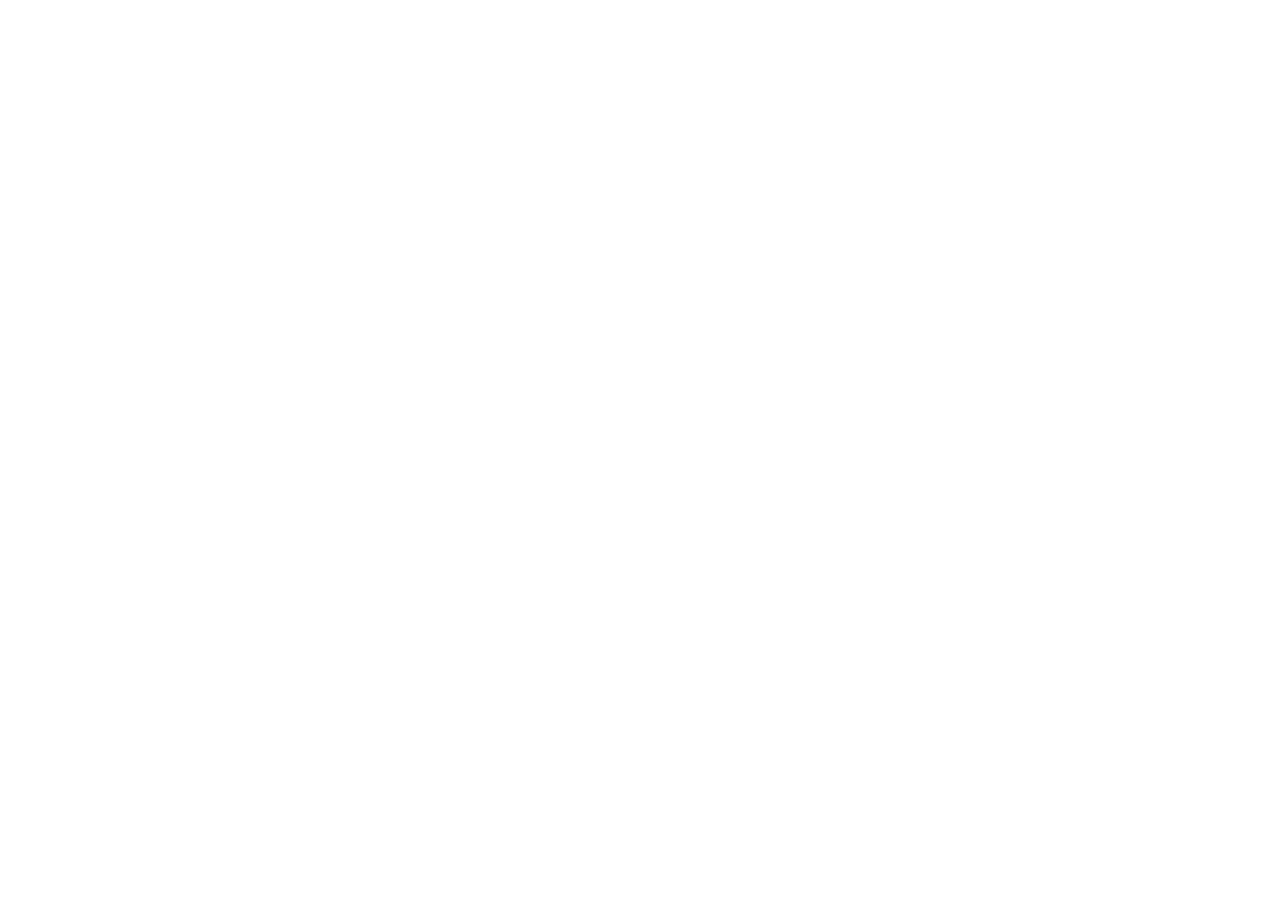
==== index.html @ f56b19ff "Ajout des fichiers de base" ====
<!DOCTYPE html>
<html lang="fr">
<head>
    <meta charset="UTF-8">
    <meta name="viewport" content="width=device-width, initial-scale=1.0">
    <title>Ohmyfood</title>
    <link rel="stylesheet" href="./assets/css/style.css">
</head>
<body>
</body>
</html>
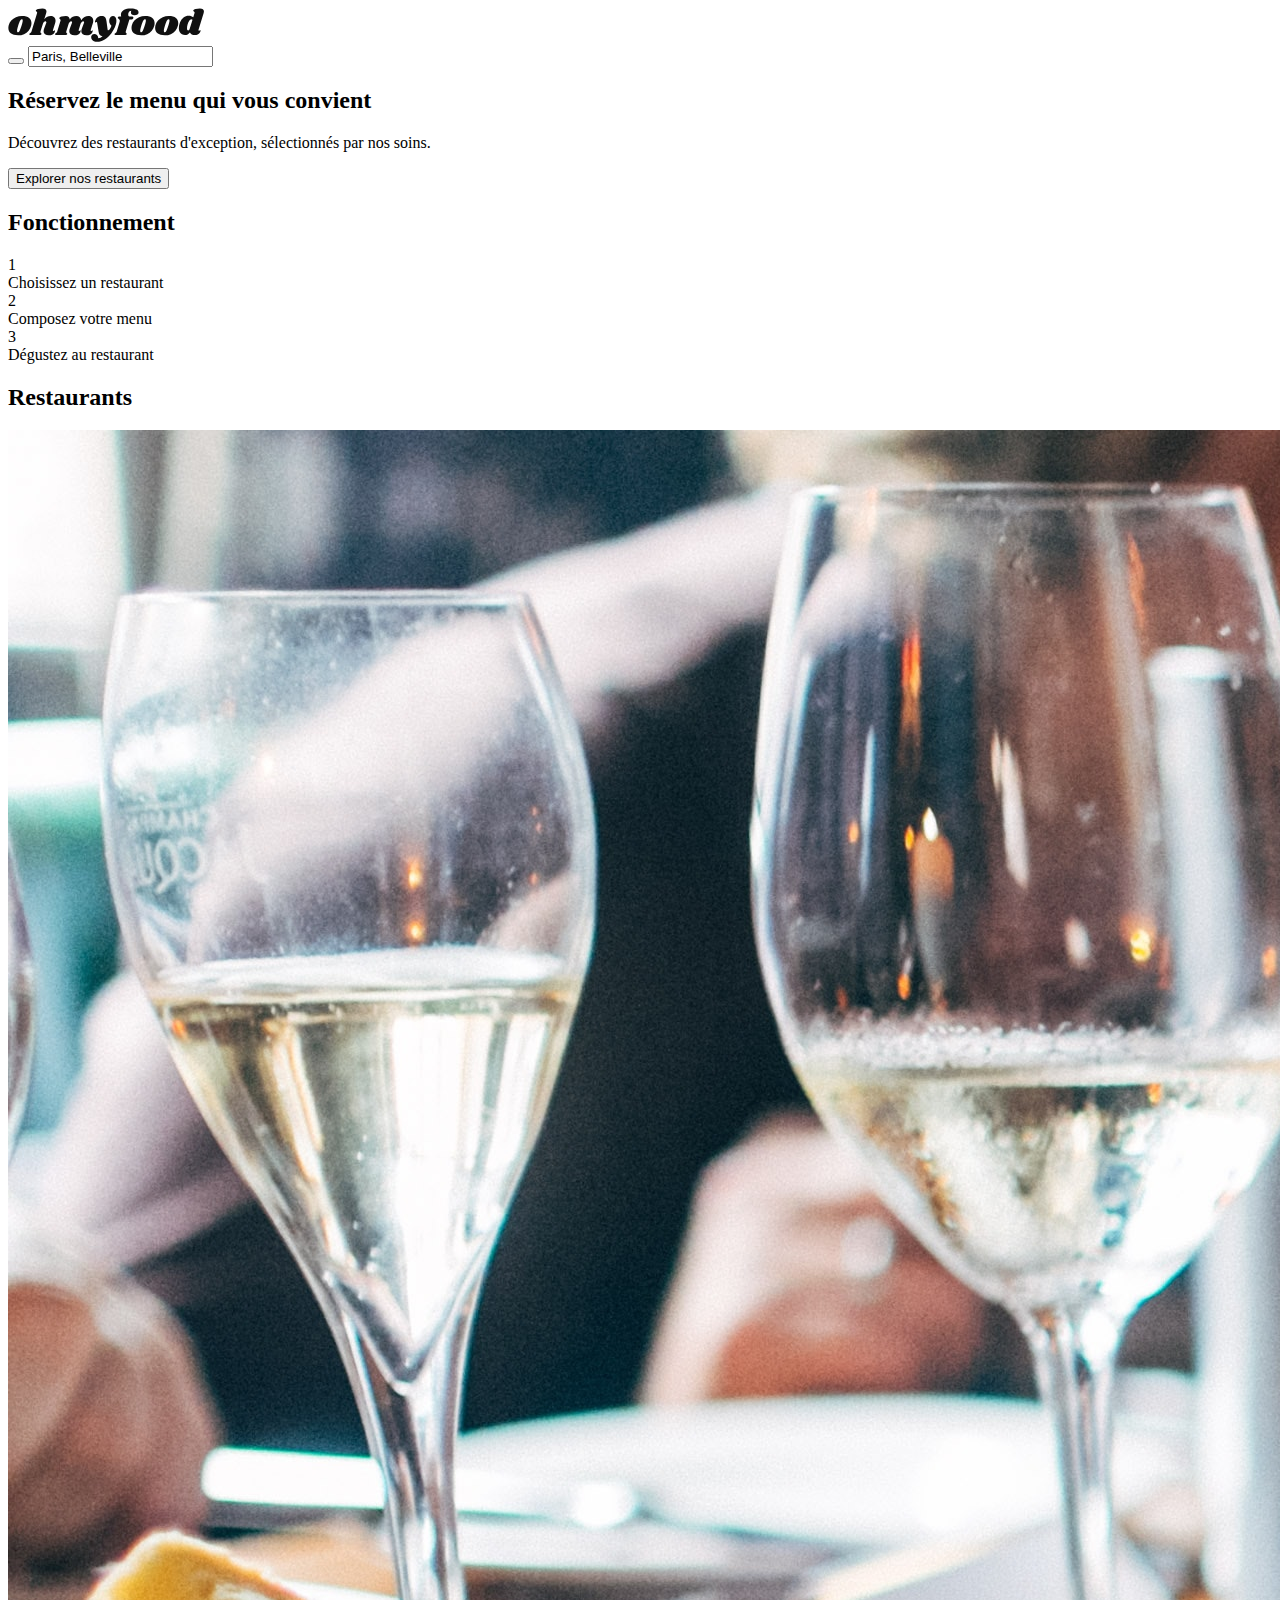
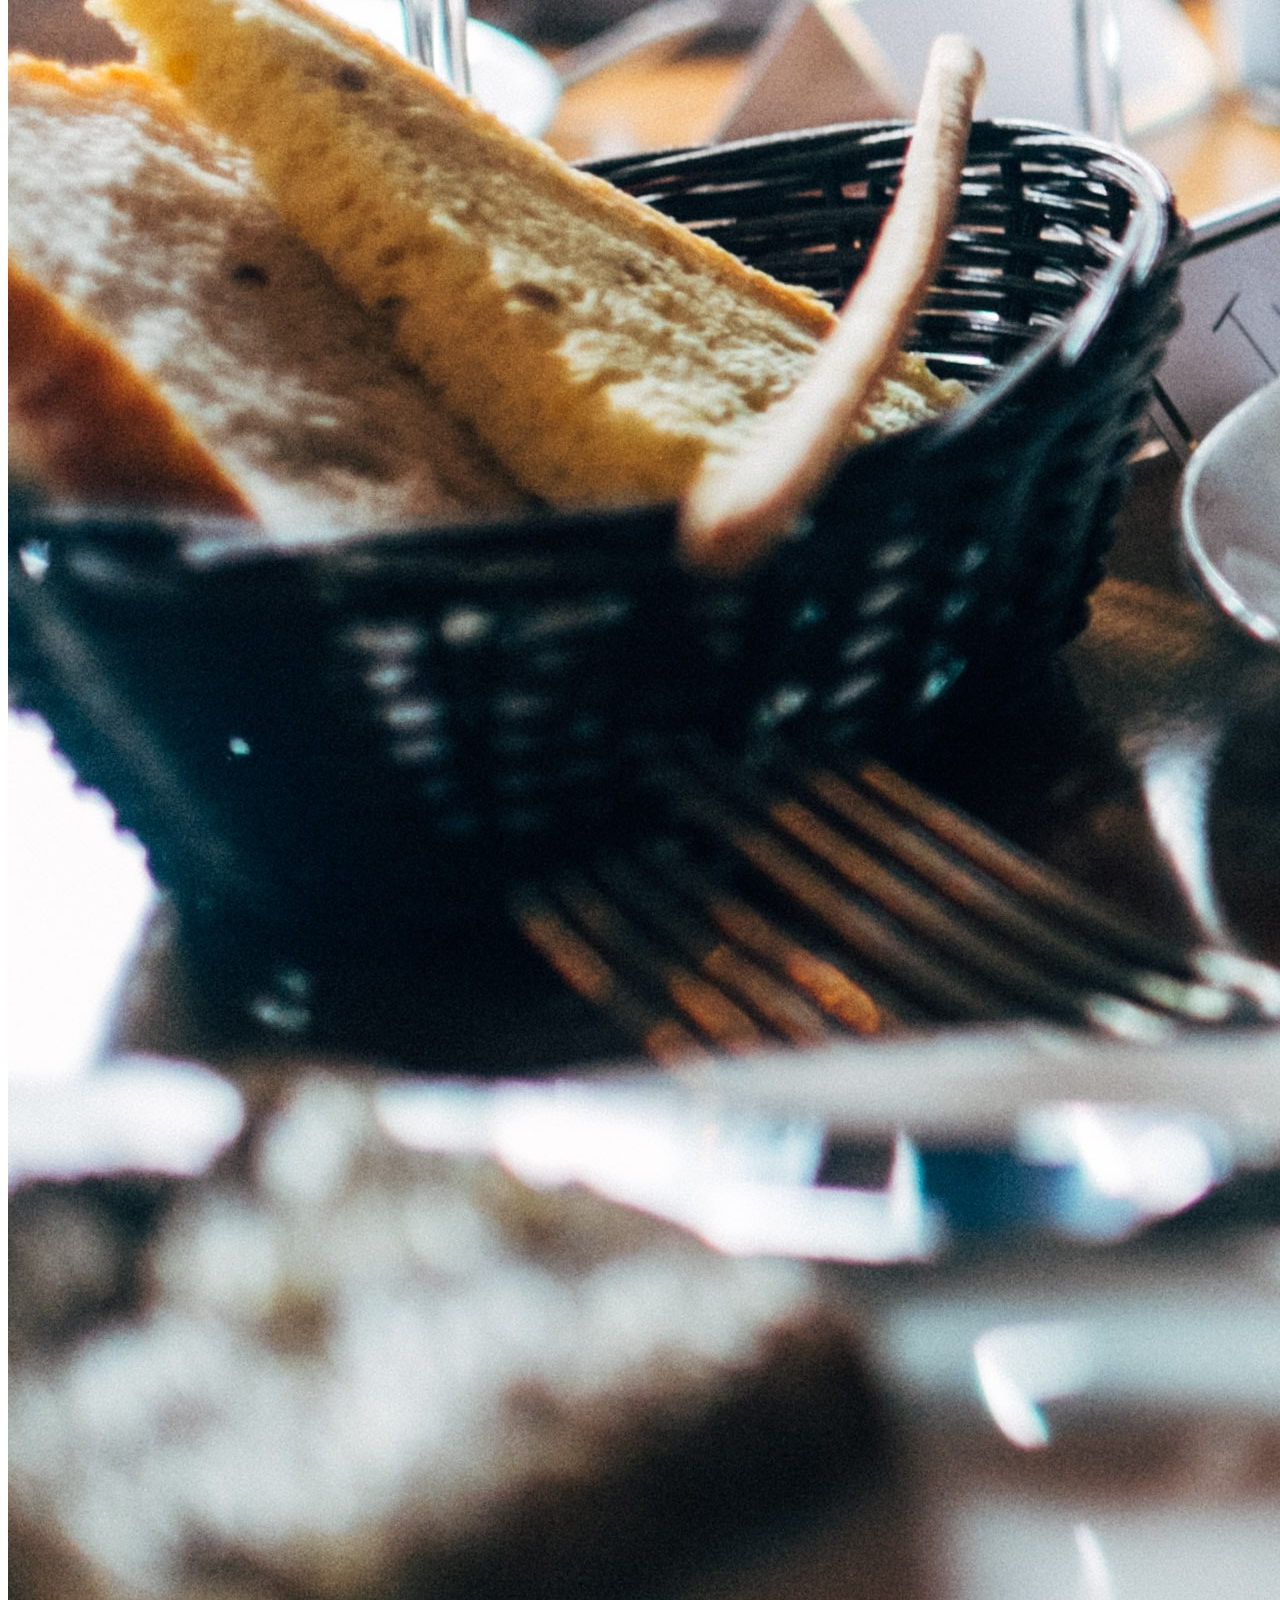
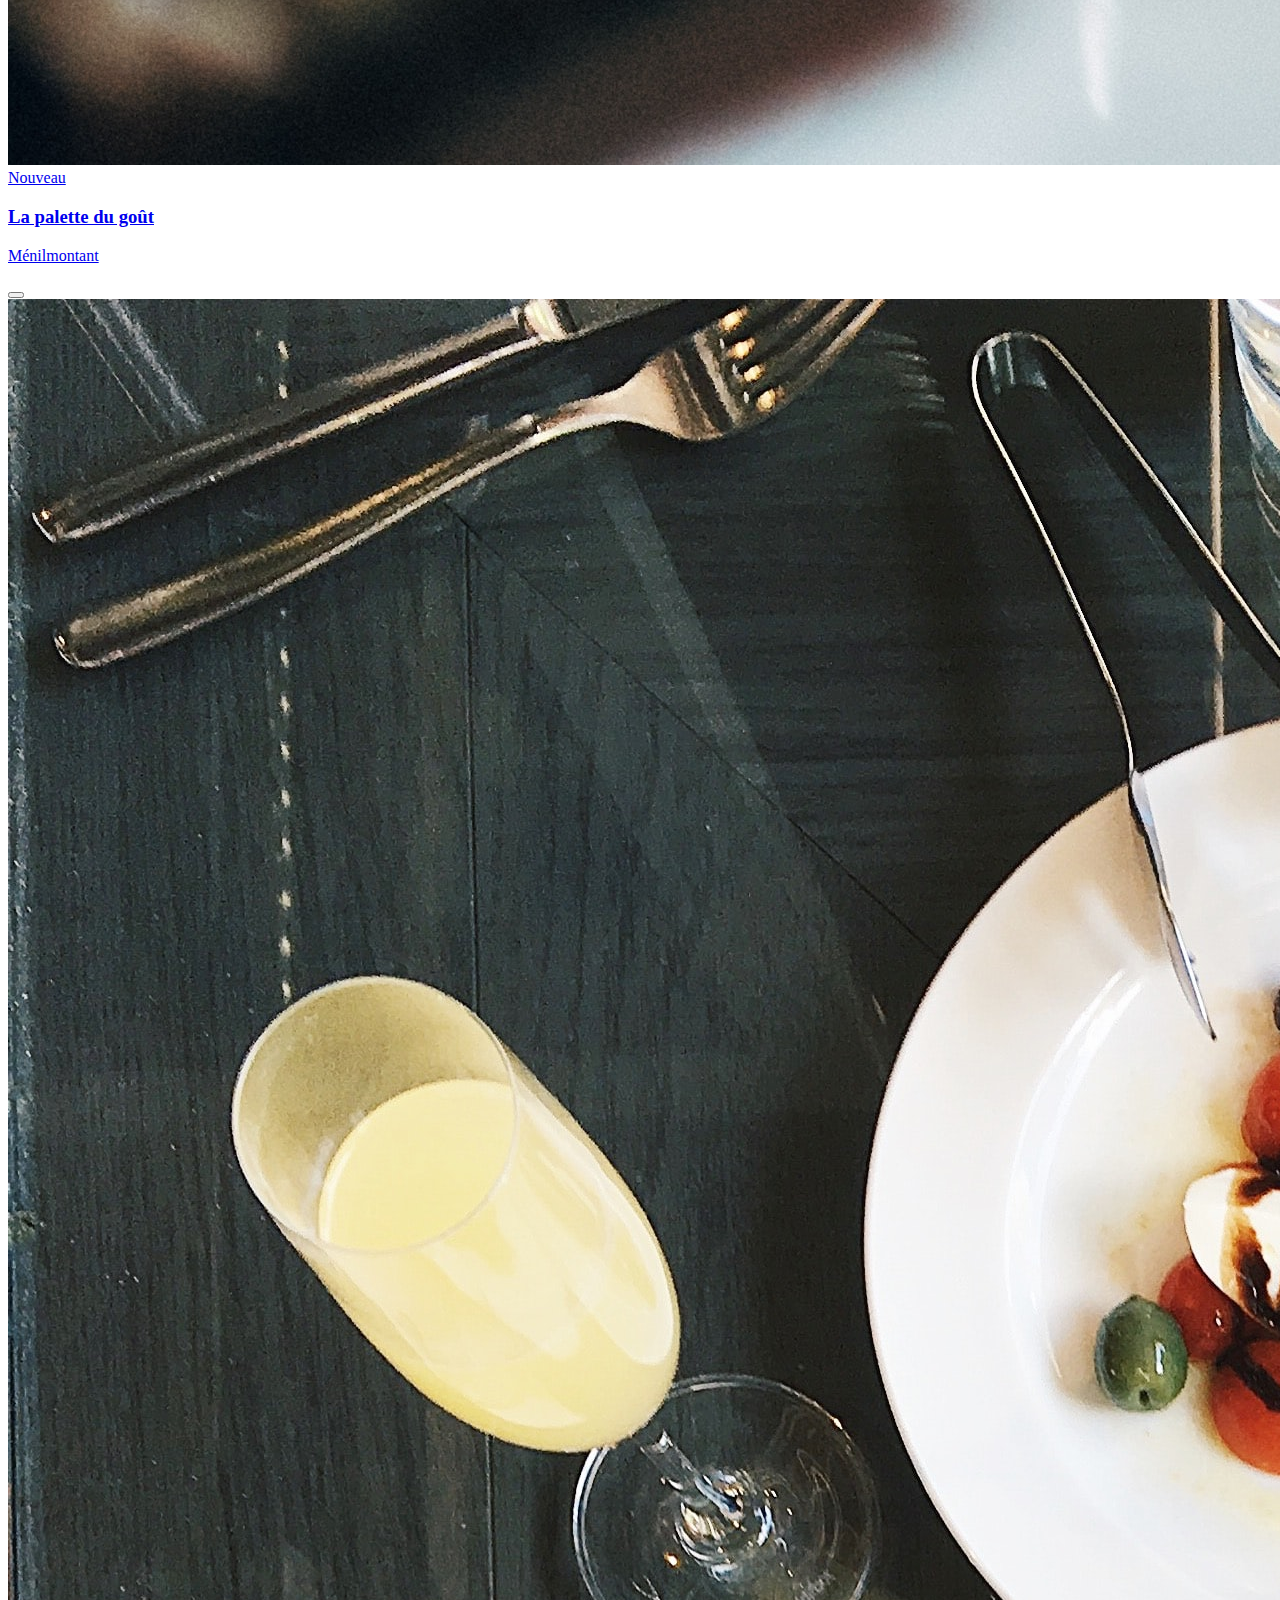
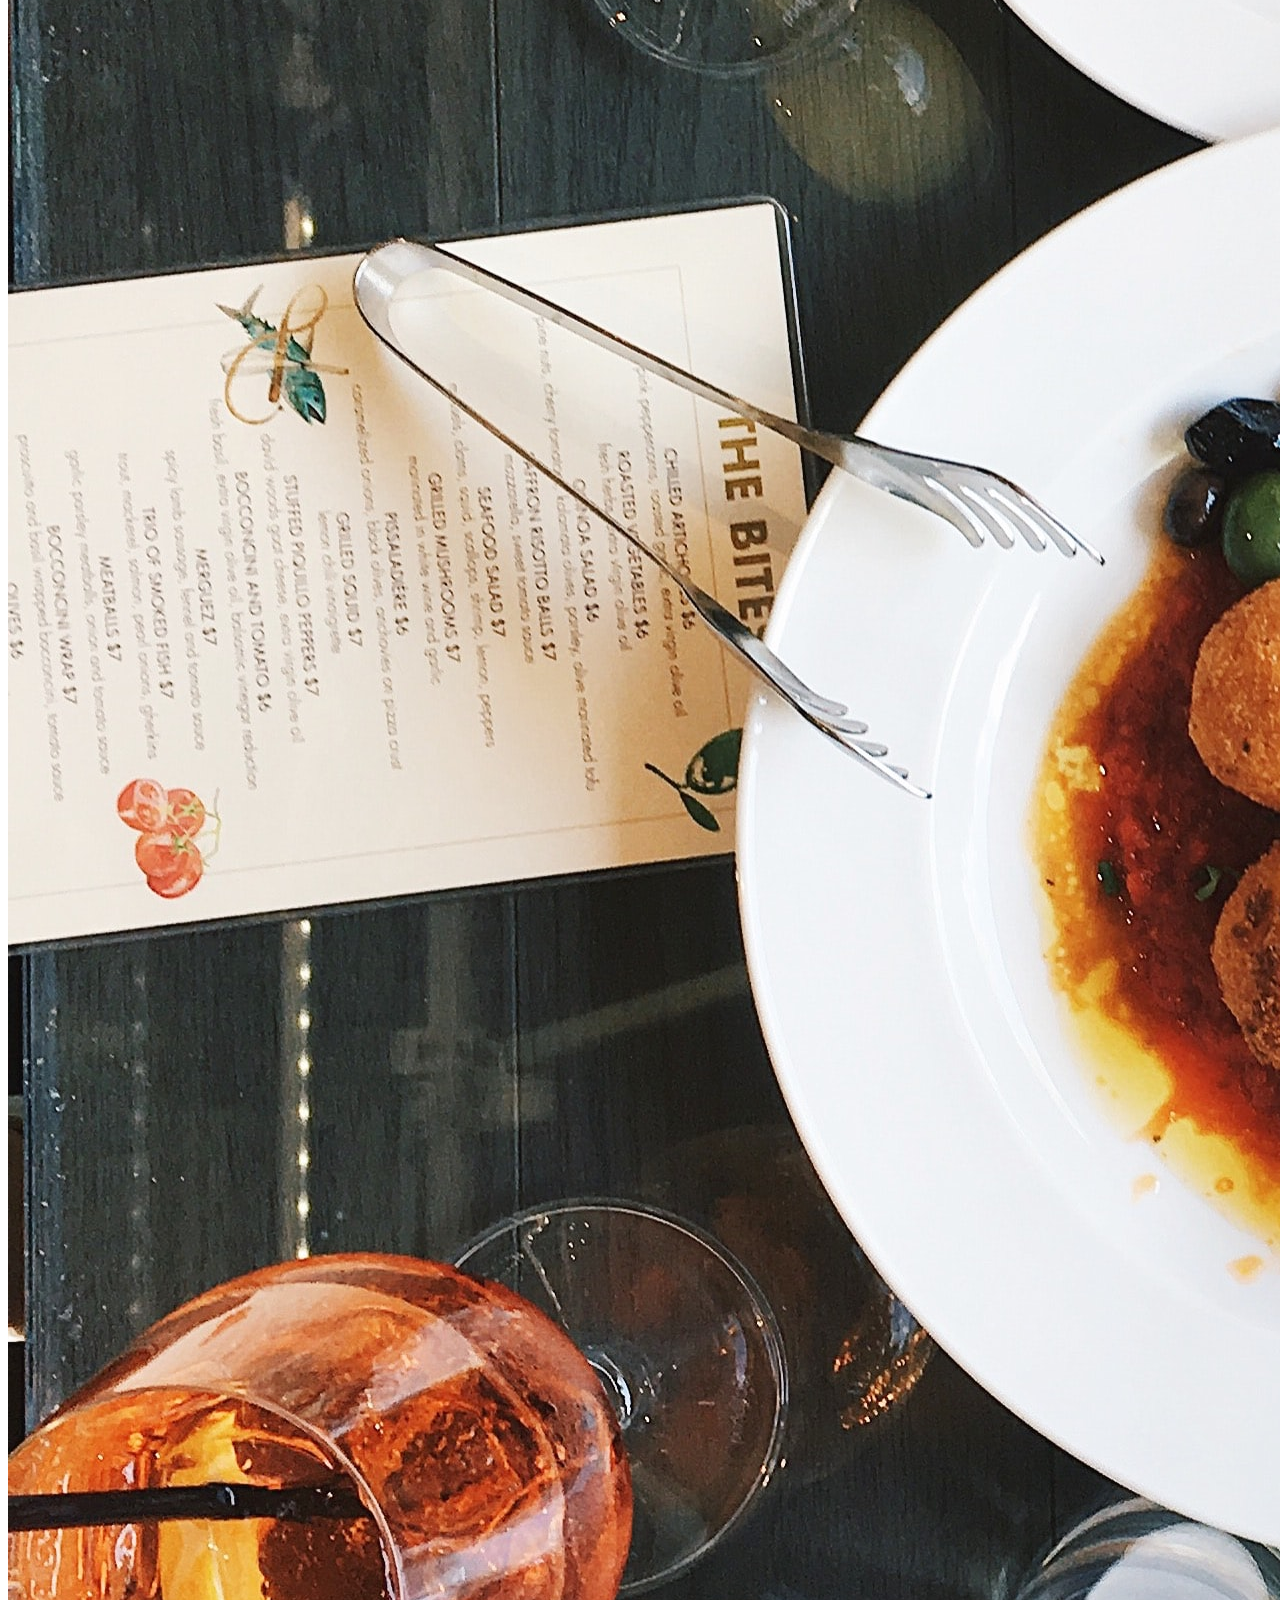
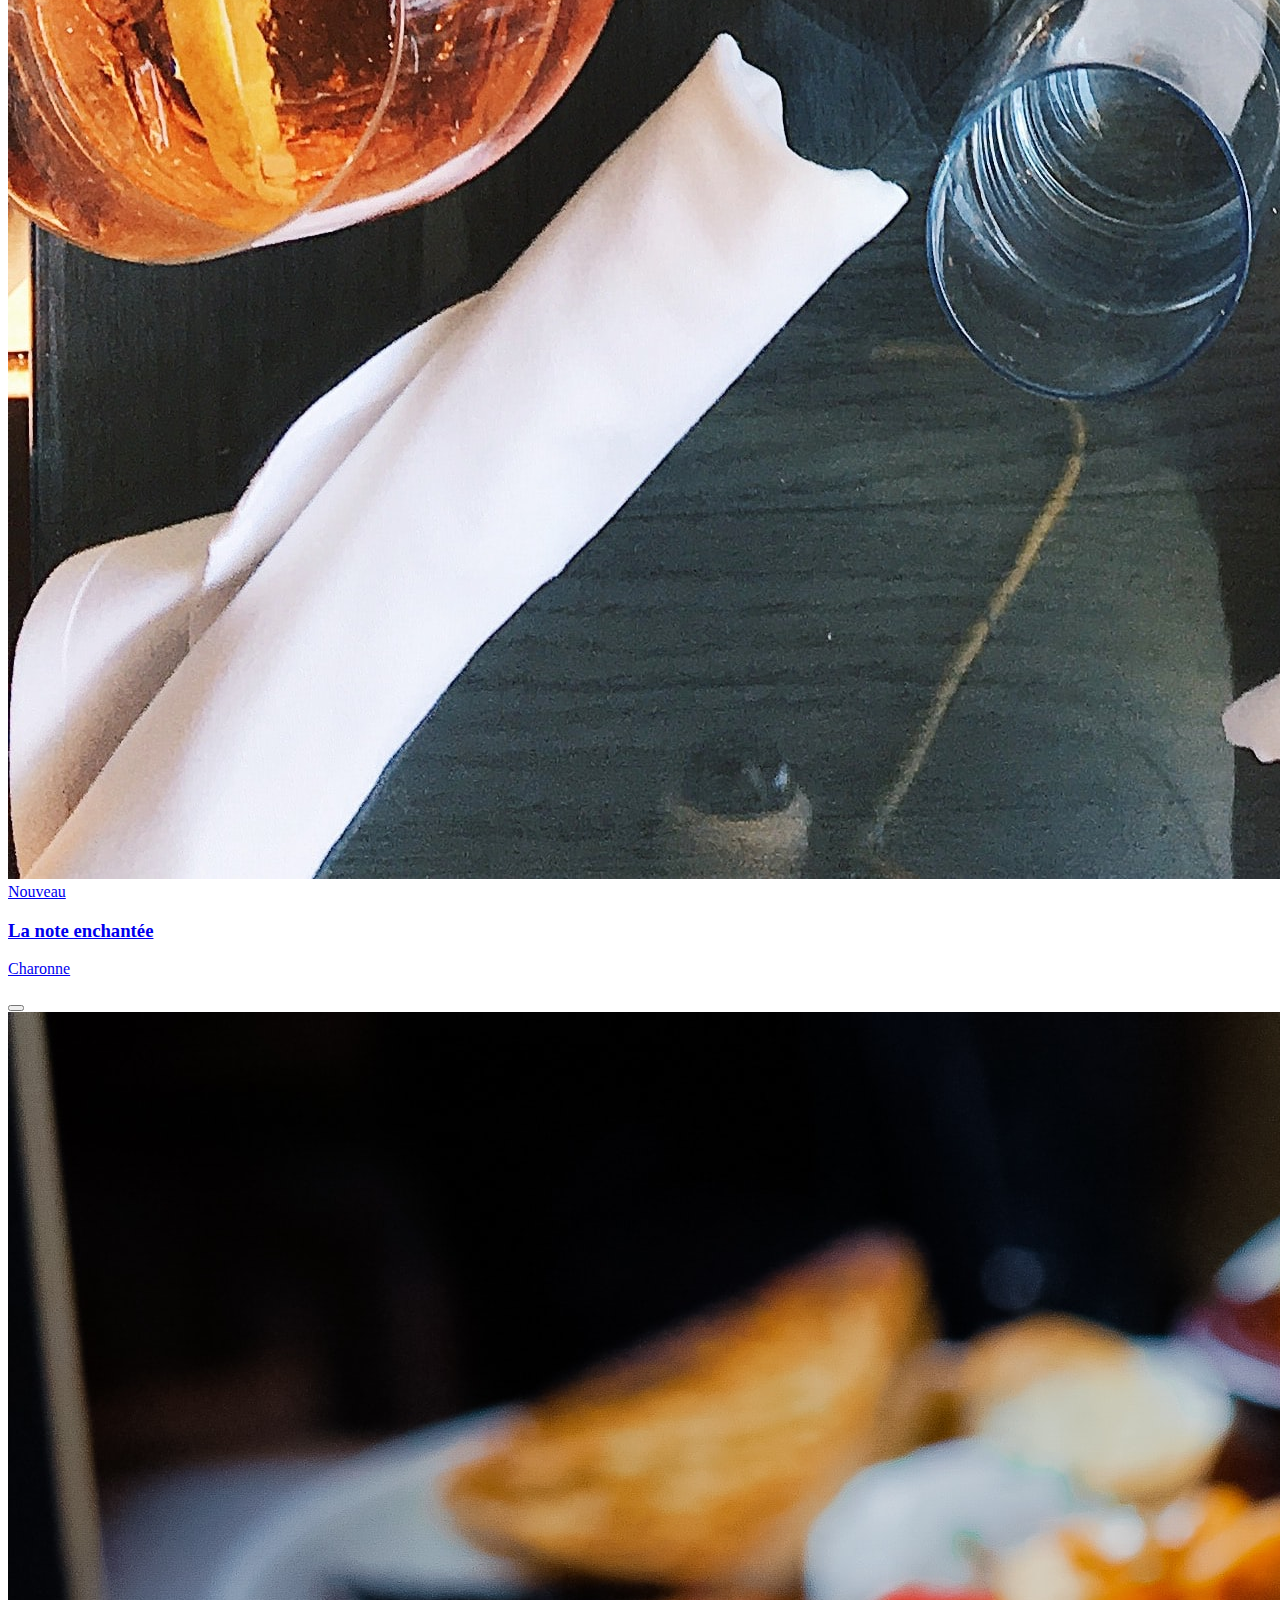
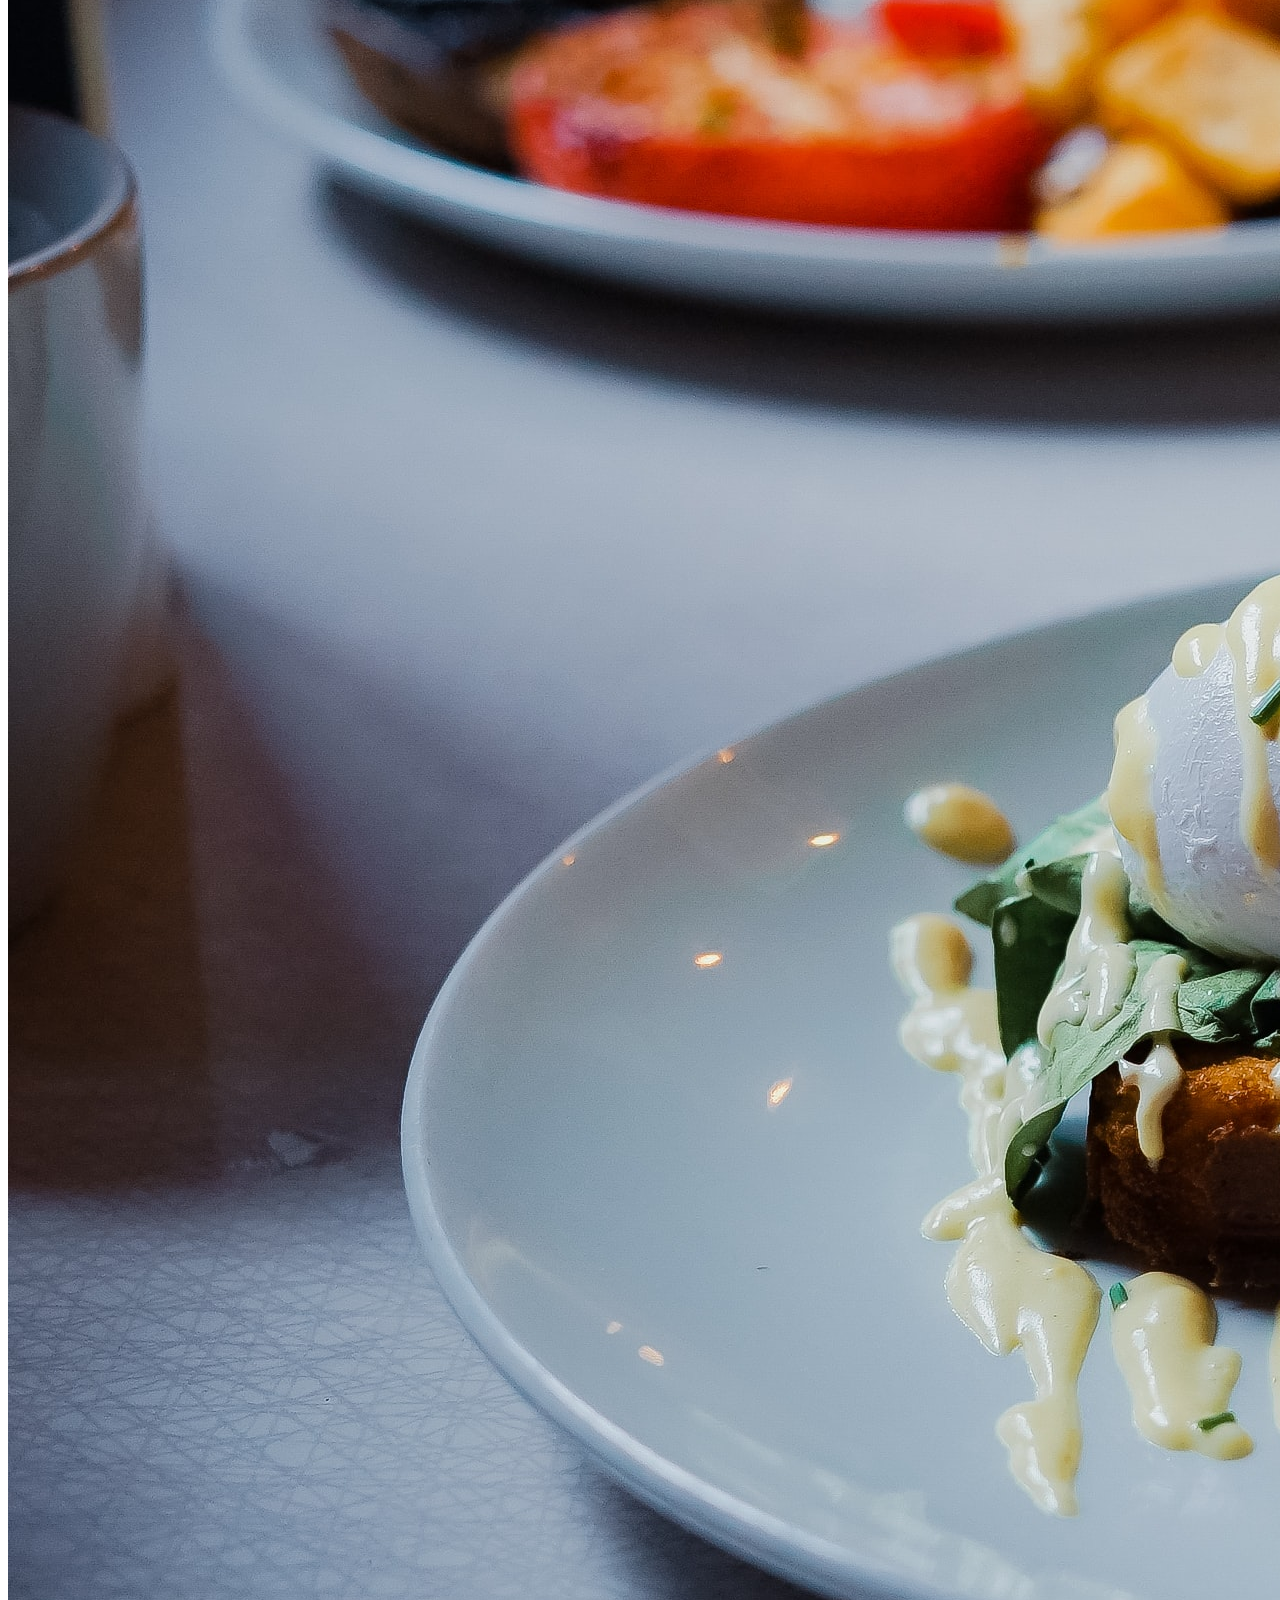
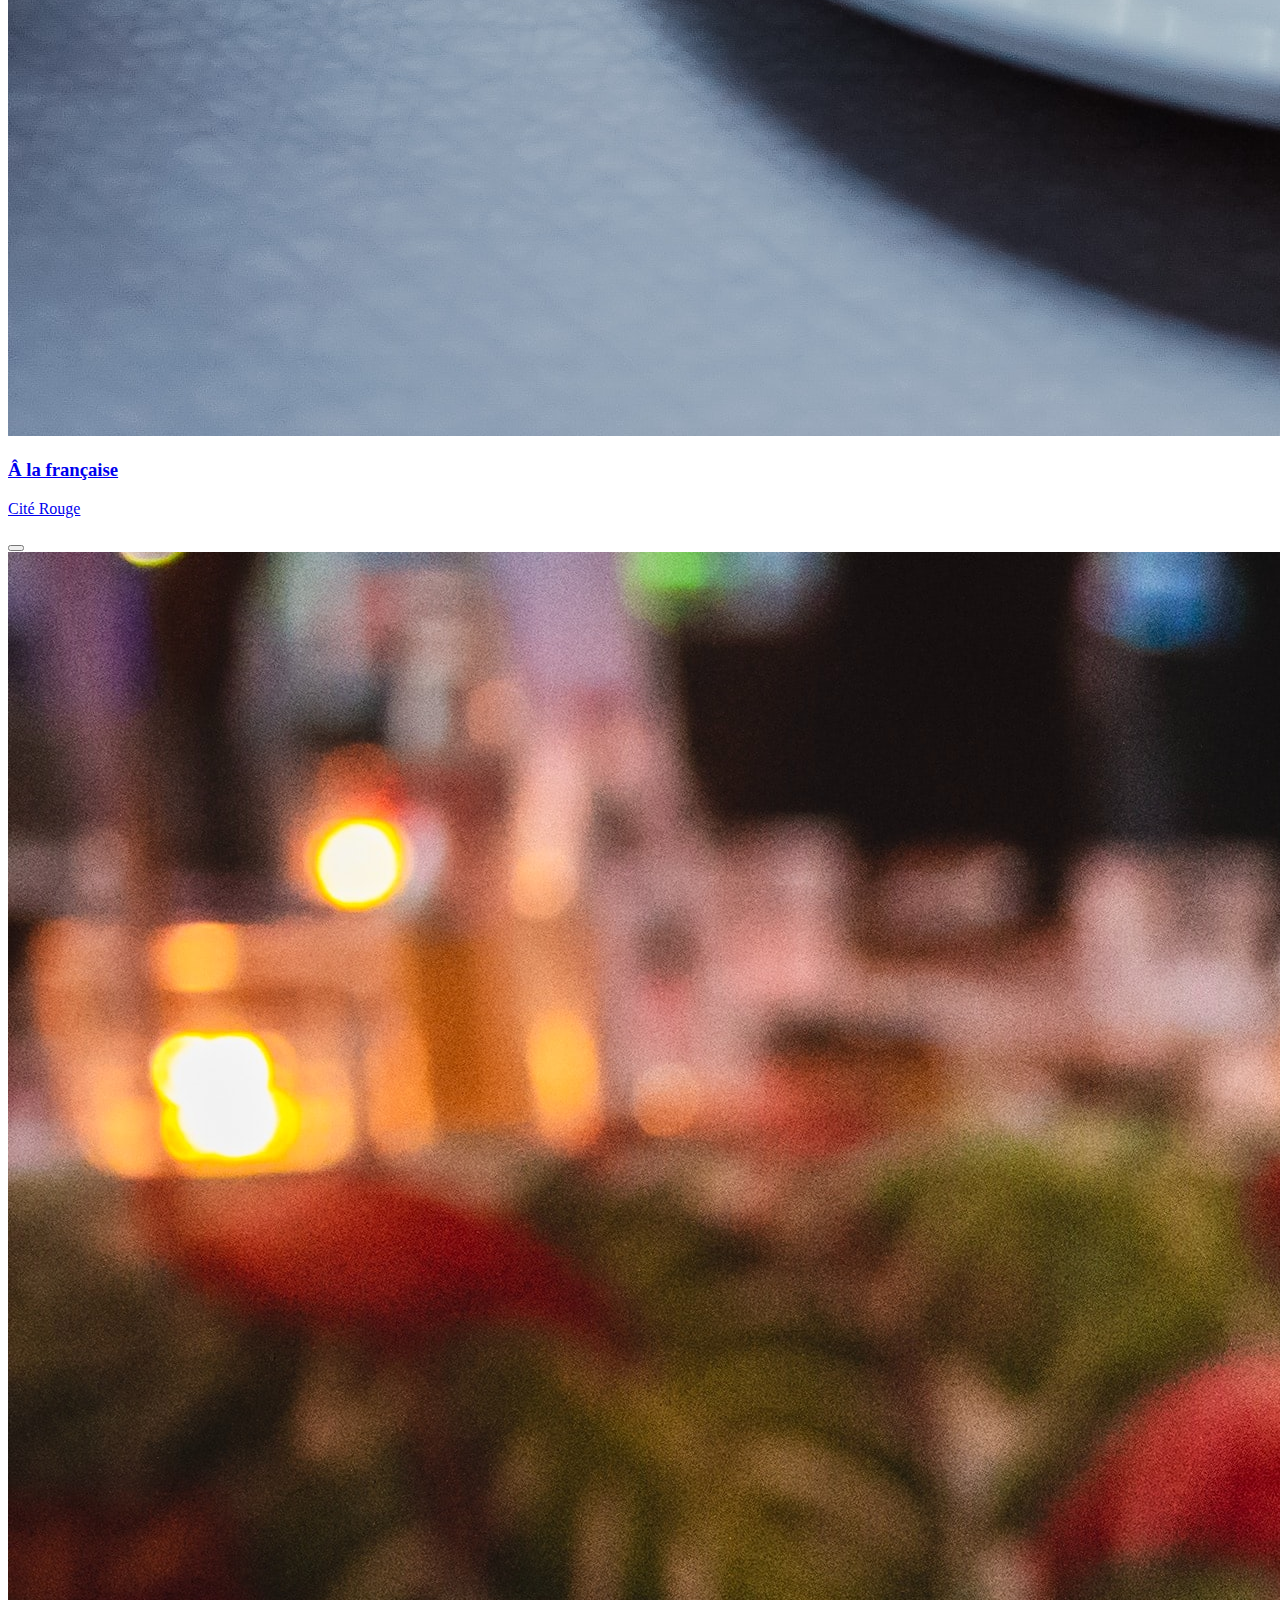
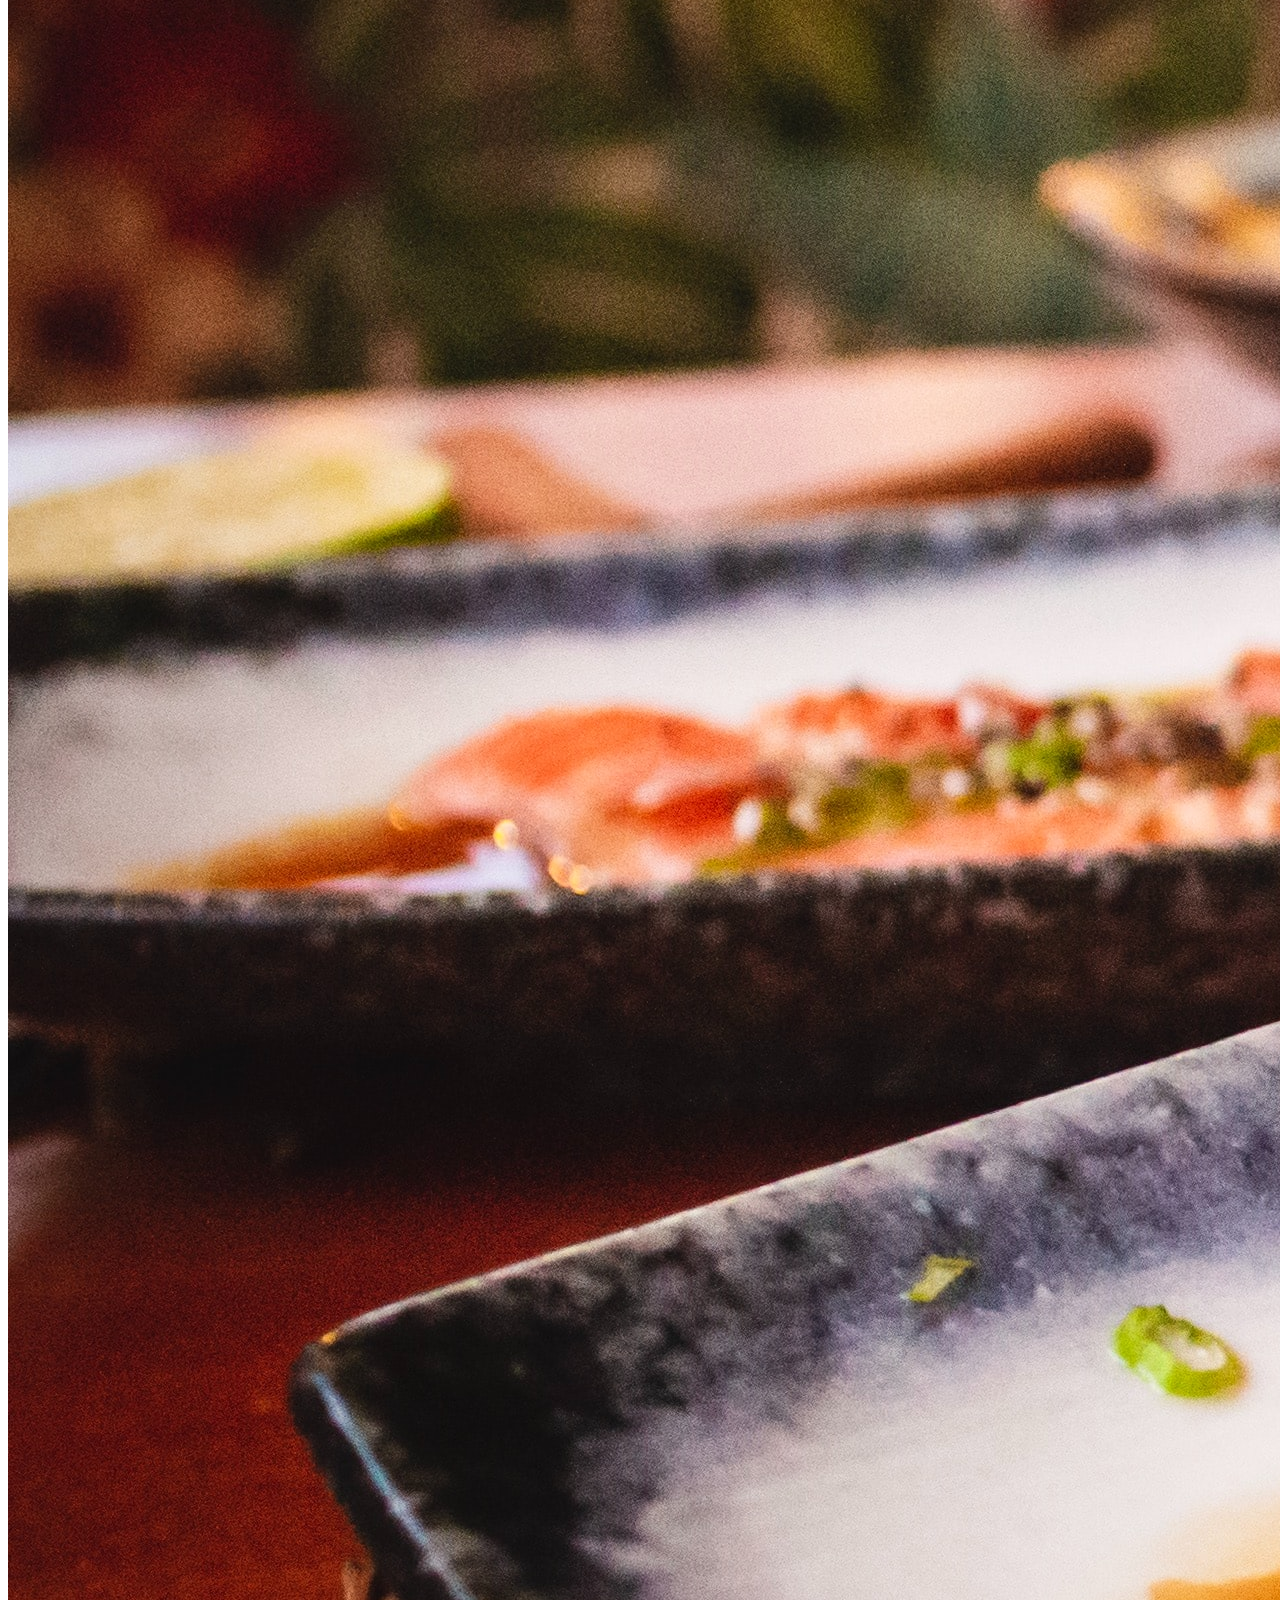
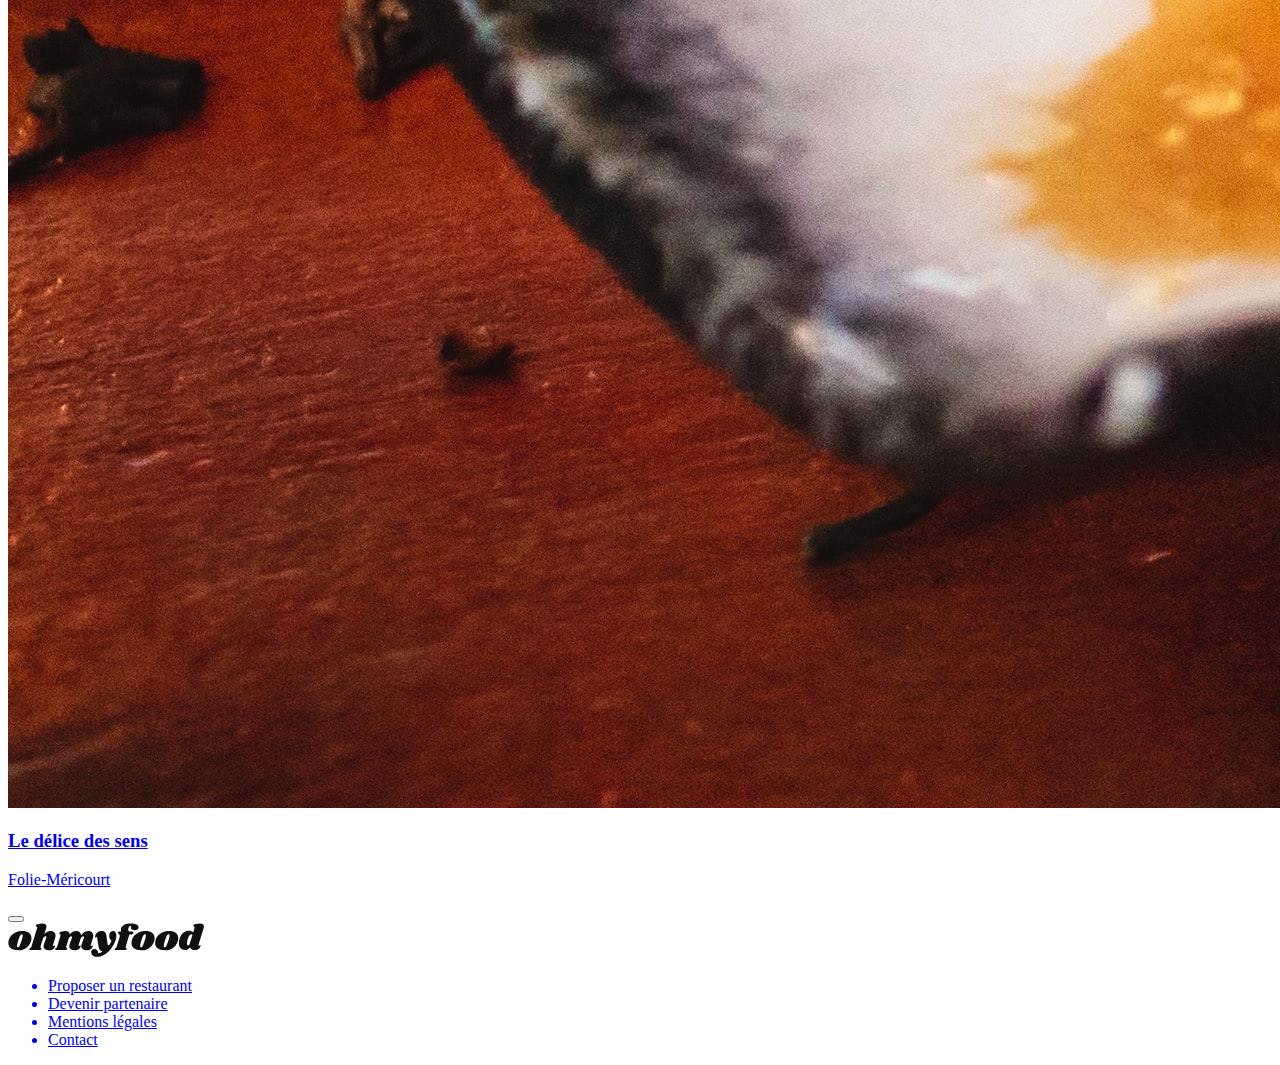
==== commit 94a414bc: "Structure HTML de la page d'accueil" ====
--- a/index.html
+++ b/index.html
@@ -4,8 +4,106 @@
     <meta charset="UTF-8">
     <meta name="viewport" content="width=device-width, initial-scale=1.0">
     <title>Ohmyfood</title>
+    <link rel="stylesheet" href="https://cdnjs.cloudflare.com/ajax/libs/font-awesome/6.2.1/css/all.min.css"
+        integrity="sha512-MV7K8+y+gLIBoVD59lQIYicR65iaqukzvf/nwasF0nqhPay5w/9lJmVM2hMDcnK1OnMGCdVK+iQrJ7lzPJQd1w=="
+        crossorigin="anonymous" referrerpolicy="no-referrer" />
     <link rel="stylesheet" href="./assets/css/style.css">
 </head>
+<header>
+    <img src="./assets/images/logo/ohmyfood@2x.svg" alt="logo ohmyfood">
+    <div>
+        <button type="button" class="btn btn-location"><i class="fa-solid fa-location-dot"></i></button>
+        <input type="search" class="search-location" id="search" value="Paris, Belleville">
+    </div>
+</header>
 <body>
+    <section class="explorer">
+            <h2 class="section__title">Réservez le menu qui vous convient</h2>
+            <p>Découvrez des restaurants d'exception, sélectionnés par nos soins.</p>
+            <button type="button" class="btn btn-explorer">Explorer nos restaurants</button>
+    </section>
+    <section class="fonctionnement">
+            <h2 class="section__title">Fonctionnement</h2>
+            <div class="fonctionnement__etape">
+                <div class="fonctionnement__number">1</div>
+                <div class="fonctionnement__etape--content"><i class="fa-solid fa-mobile-screen-button"></i> Choisissez un restaurant</div>
+            </div>
+            <div class="fonctionnement__etape">
+                <div class="fonctionnement__number">2</div>
+                <div class="fonctionnement__etape--content"><i class="fa-solid fa-list-ul"></i> Composez votre menu</div>
+            </div>
+            <div class="fonctionnement__etape">
+                <div class="fonctionnement__number">3</div>
+                <div class="fonctionnement__etape--content"><i class="fa-solid fa-store"></i> Dégustez au restaurant</div>
+            </div>
+    </section>
+    <section class="restaurants">
+        <h2 class="section__title">Restaurants</h2>
+        <div class="restaurants__cards">
+        <a href="./restaurants/la-palette-du-gout.html">
+            <article class="card">
+                <div class="card__img">
+                <img src="./assets/images/restaurants/jay-wennington-N_Y88TWmGwA-unsplash.jpg" alt="photo du restaurant">
+                <div class="card__new">Nouveau</div>
+                </div>
+                <div class="card__content">
+                    <div class="card__content--text">
+                        <h3 class="card__content--title">La palette du goût</h3>
+                        <p class="card__content--location">Ménilmontant</p>
+                    </div>
+                    <button class="heart"><i class="fa-regular fa-heart"></i></button>
+            </article>
+        </a>
+        <a href="./restaurants/la-note-enchantee.html">
+            <article class="card">
+                <div class="card__img">
+                <img src="./assets/images/restaurants/stil-u2Lp8tXIcjw-unsplash.jpg" alt="photo du restaurant">
+                <div class="card__new">Nouveau</div>
+                </div>
+                <div class="card__content">
+                    <div class="card__content--text">
+                        <h3 class="card__content--title">La note enchantée</h3>
+                        <p class="card__content--location">Charonne</p>
+                    </div>
+                    <button class="heart"><i class="fa-regular fa-heart"></i></button>
+            </article>
+        </a>
+        <a href="./restaurants/a-la-francaise.html">
+            <article class="card">
+                <div class="card__img">
+                <img src="./assets/images/restaurants/toa-heftiba-DQKerTsQwi0-unsplash.jpg" alt="photo du restaurant">
+                </div>
+                <div class="card__content">
+                    <div class="card__content--text">
+                        <h3 class="card__content--title">Â la française</h3>
+                        <p class="card__content--location">Cité Rouge</p>
+                    </div>
+                    <button class="heart"><i class="fa-regular fa-heart"></i></button>
+            </article>
+        </a>
+        <a href="./restaurants/le-delice-des-sens.html">
+            <article class="card">
+                <div class="card__img">
+                <img src="./assets/images/restaurants/louis-hansel-shotsoflouis-qNBGVyOCY8Q-unsplash.jpg" alt="photo du restaurant">
+                </div>
+                <div class="card__content">
+                    <div class="card__content--text">
+                        <h3 class="card__content--title">Le délice des sens</h3>
+                        <p class="card__content--location">Folie-Méricourt</p>
+                    </div>
+                    <button class="heart"><i class="fa-regular fa-heart"></i></button>
+            </article>
+        </a>
+        </div>
+    </section>
 </body>
+<footer>
+    <img src="assets/images/logo/ohmyfood@2x.svg">
+    <ul>
+        <a href="#"><li><i class="fa-solid fa-utensils"></i> Proposer un restaurant</li></a>
+        <a href="#"><li><i class="fa-solid fa-handshake-angle"></i> Devenir partenaire</li></a>
+        <a href="#"><li>Mentions légales</li></a>
+        <a href="#"><li>Contact</li></a>
+    </ul>
+</footer>
 </html>
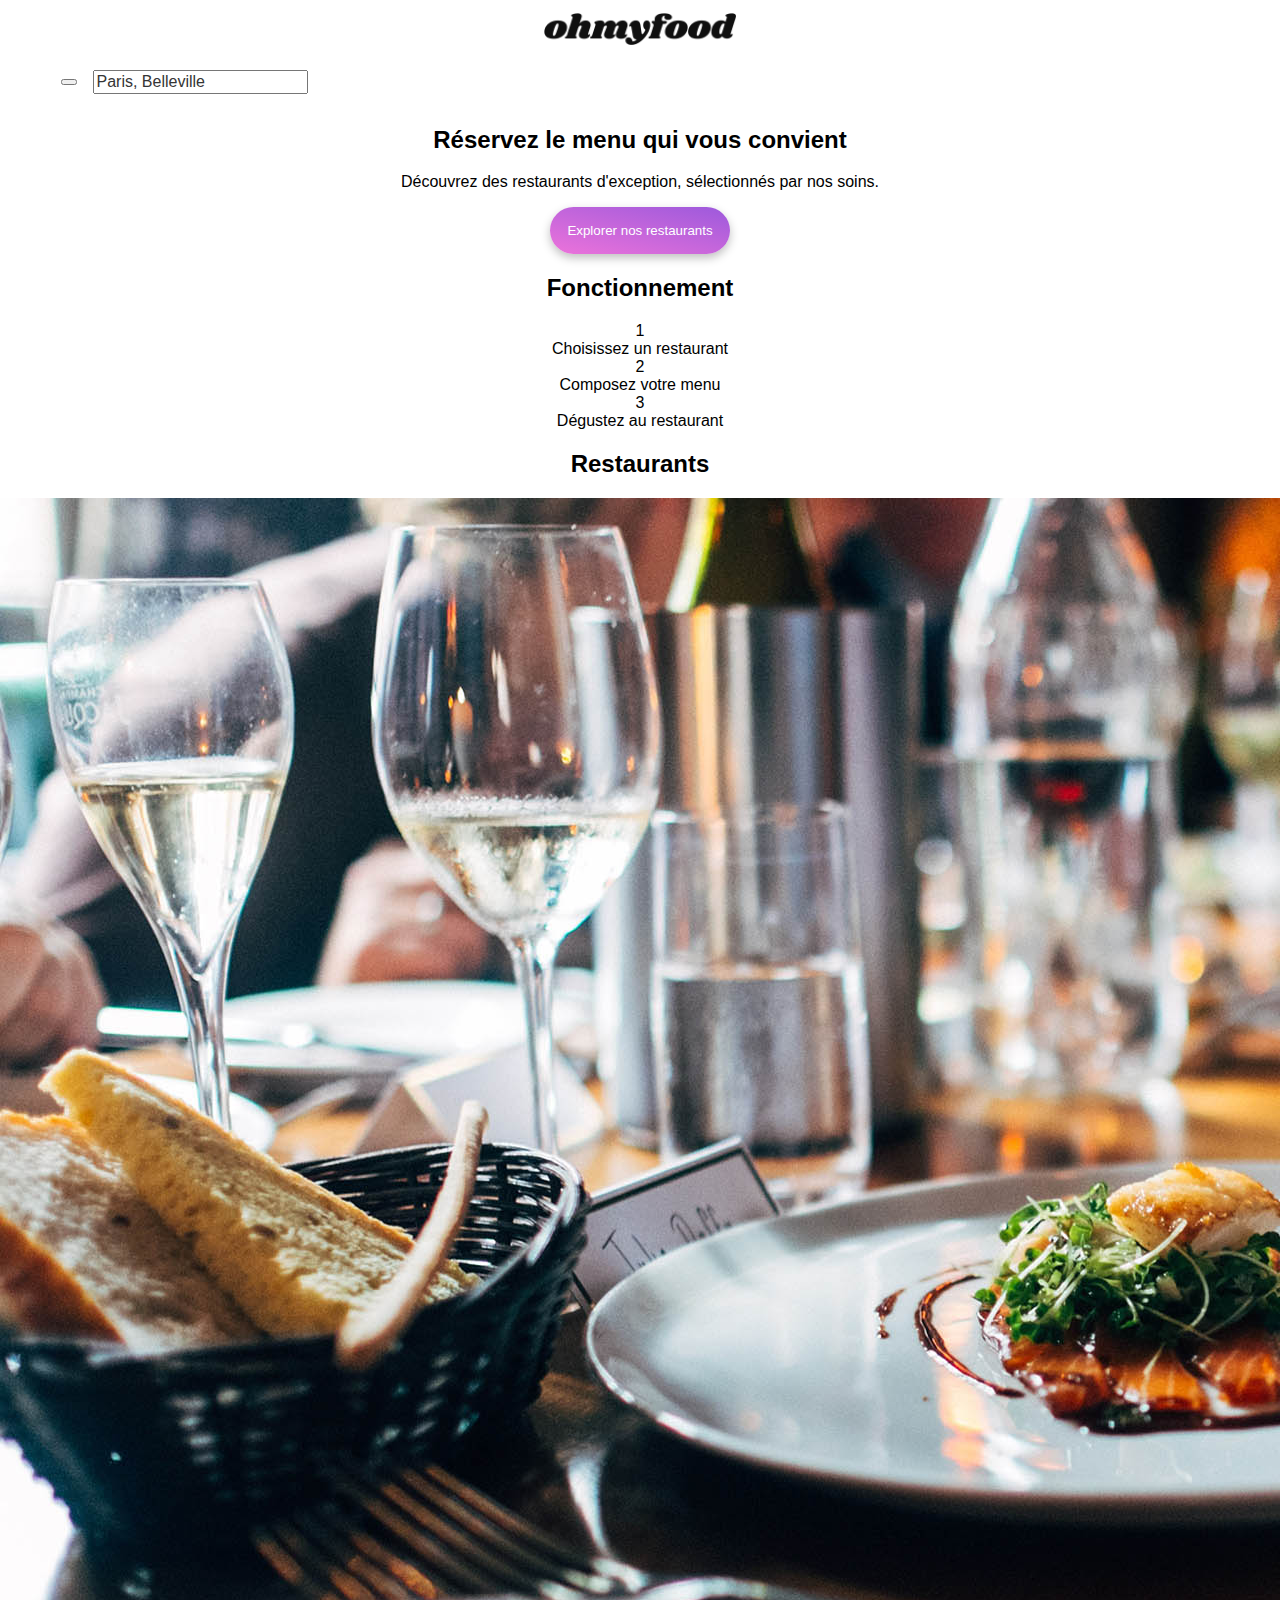
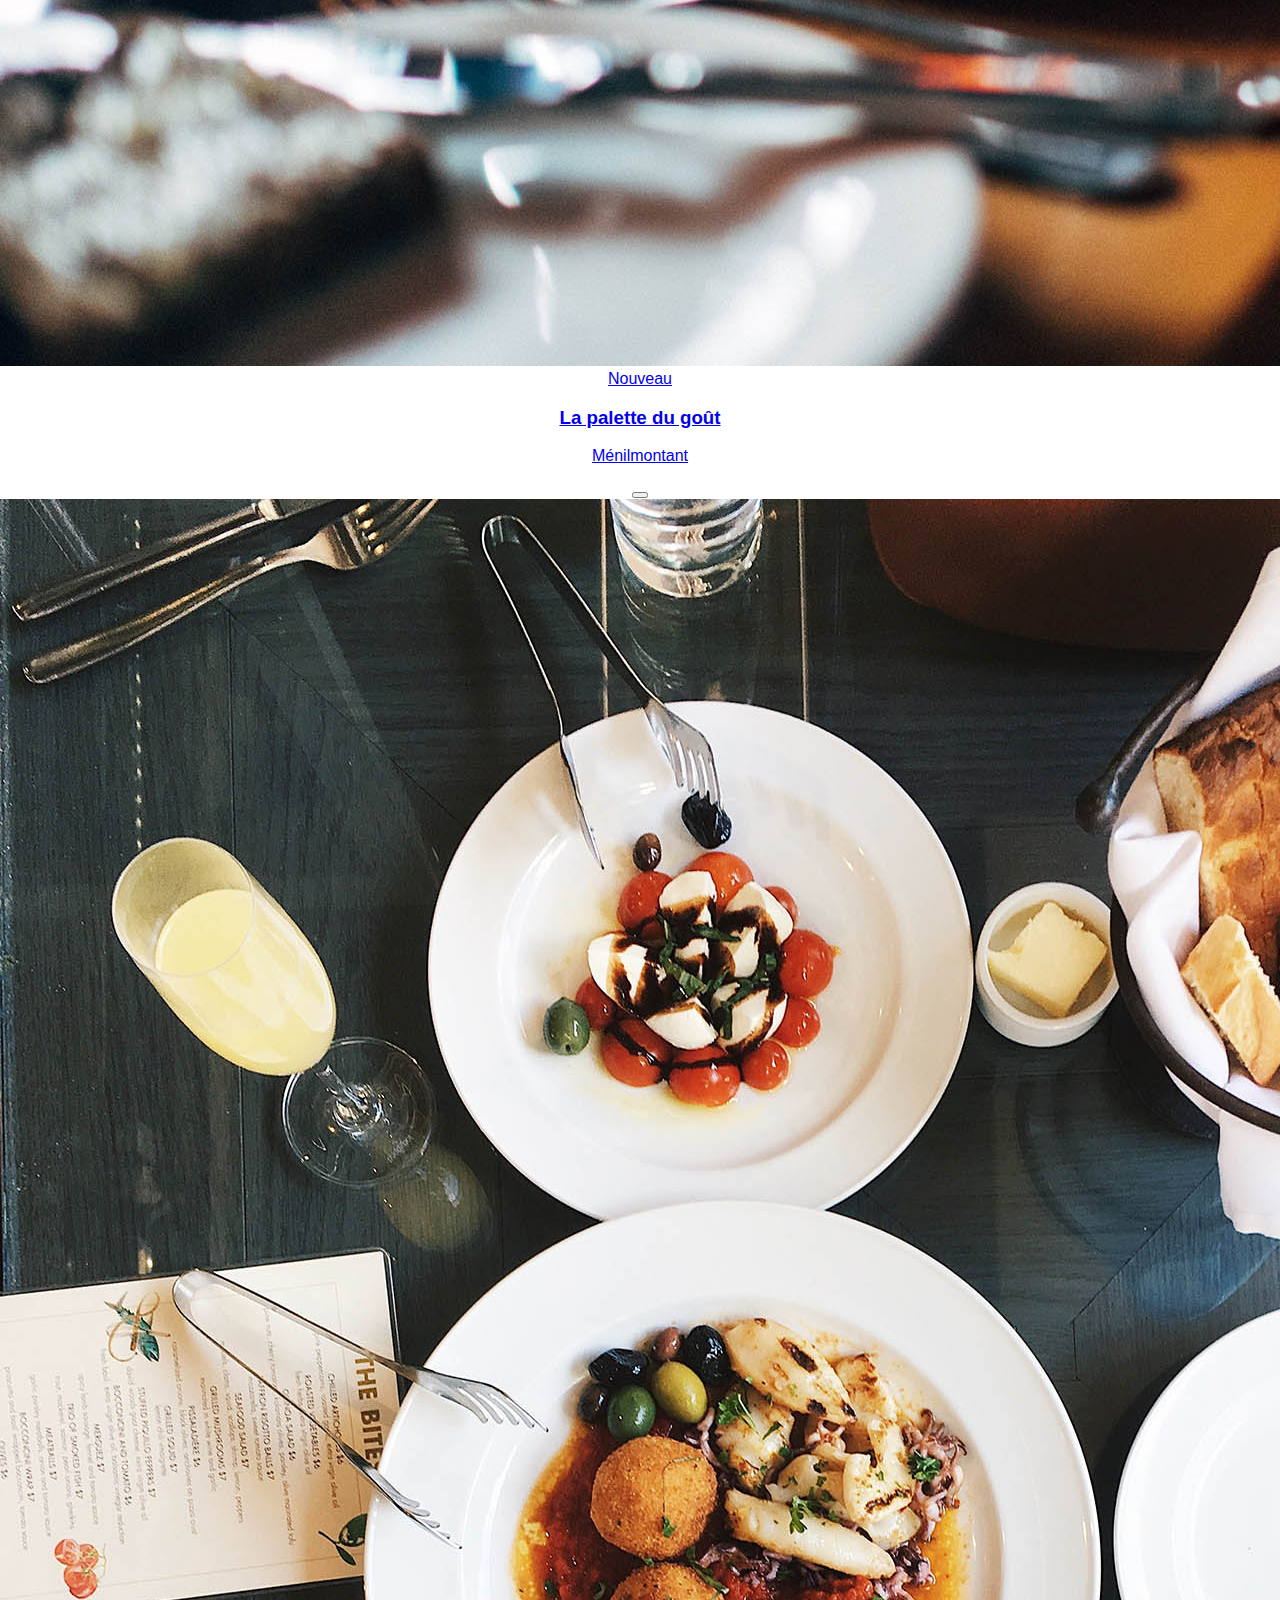
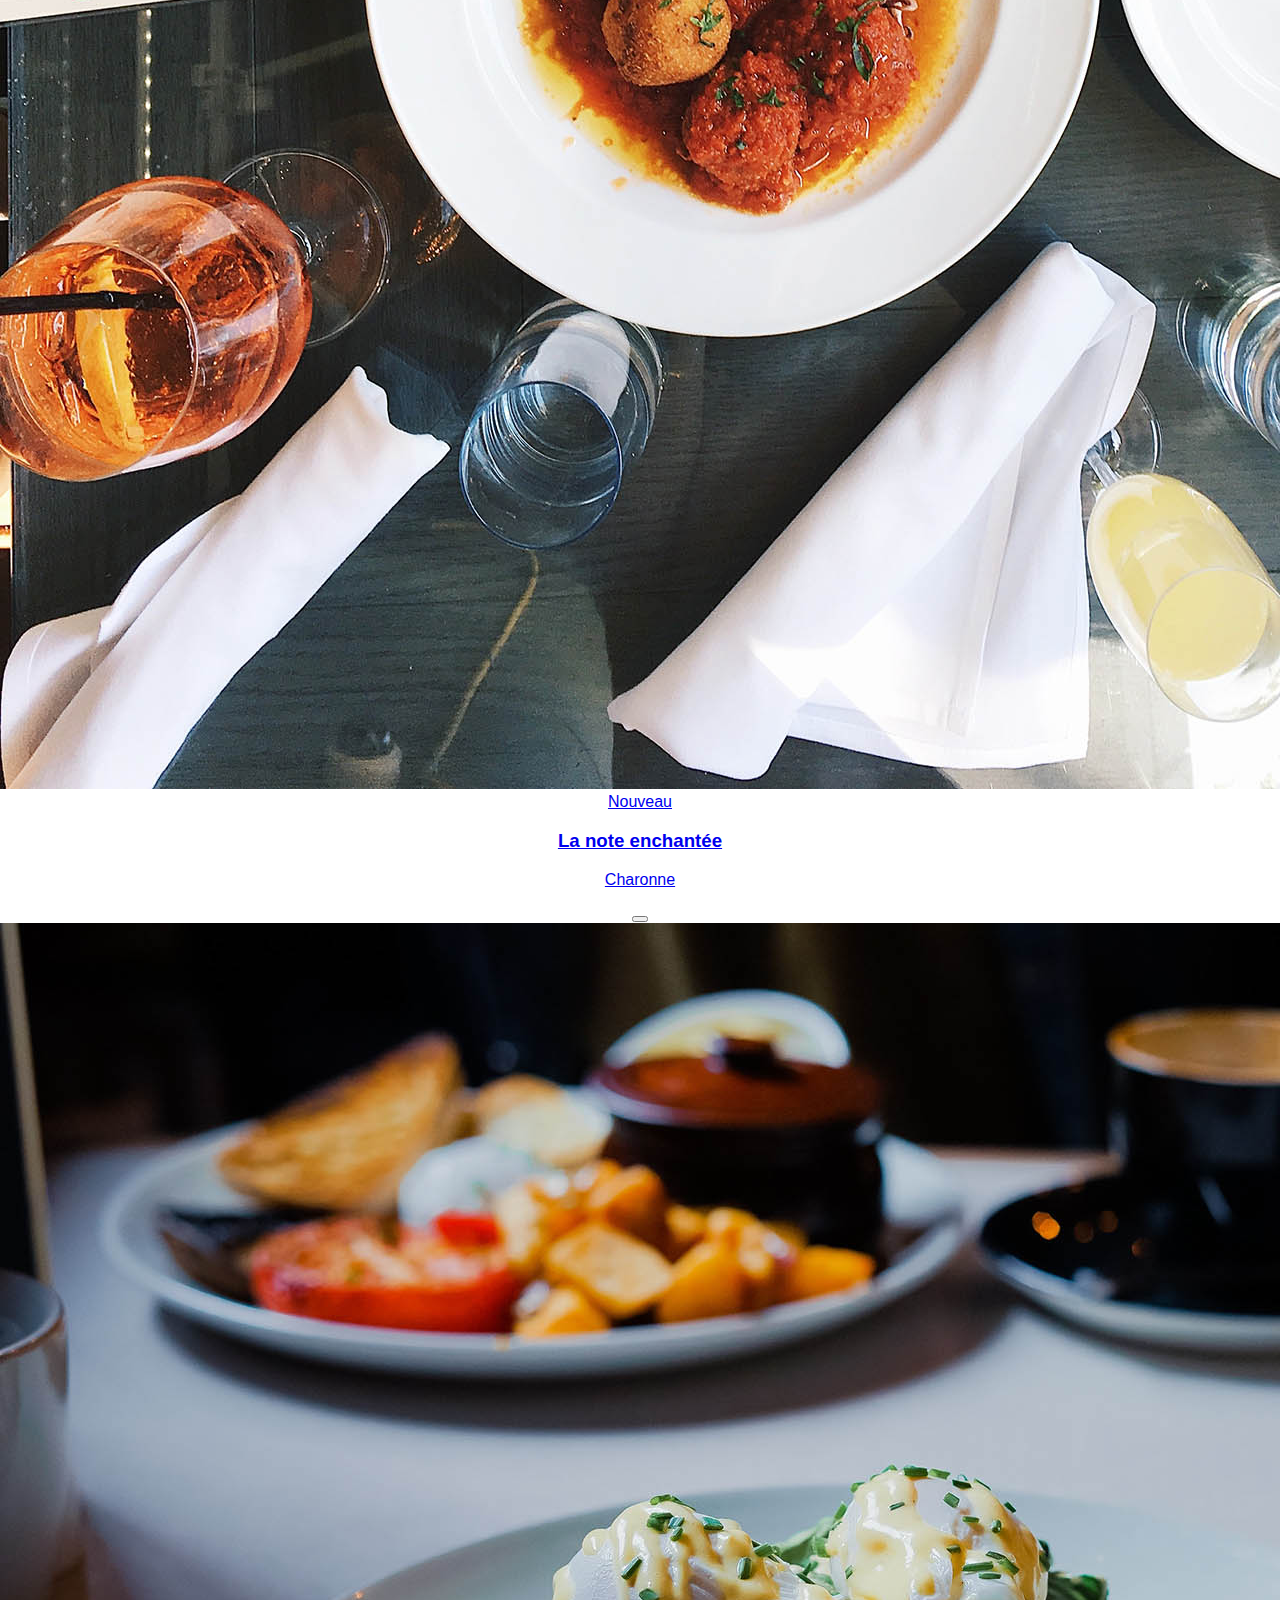
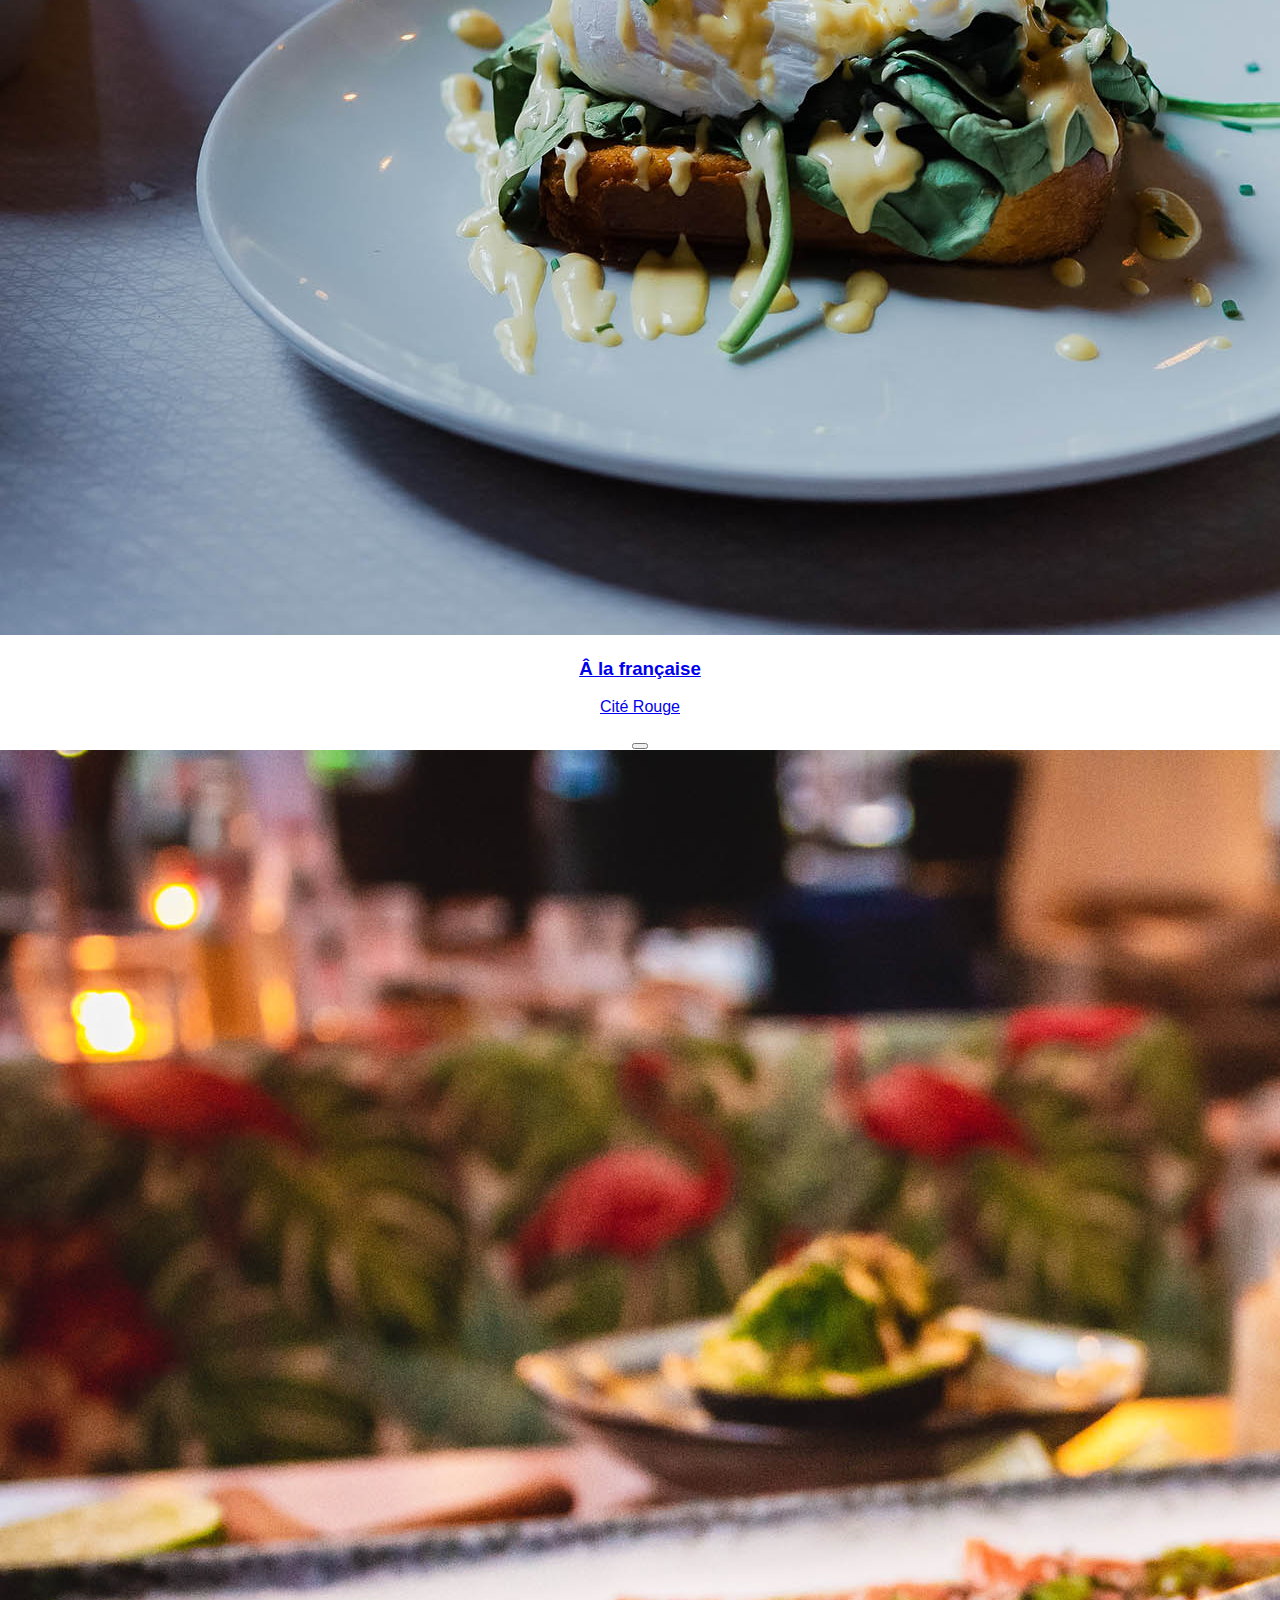
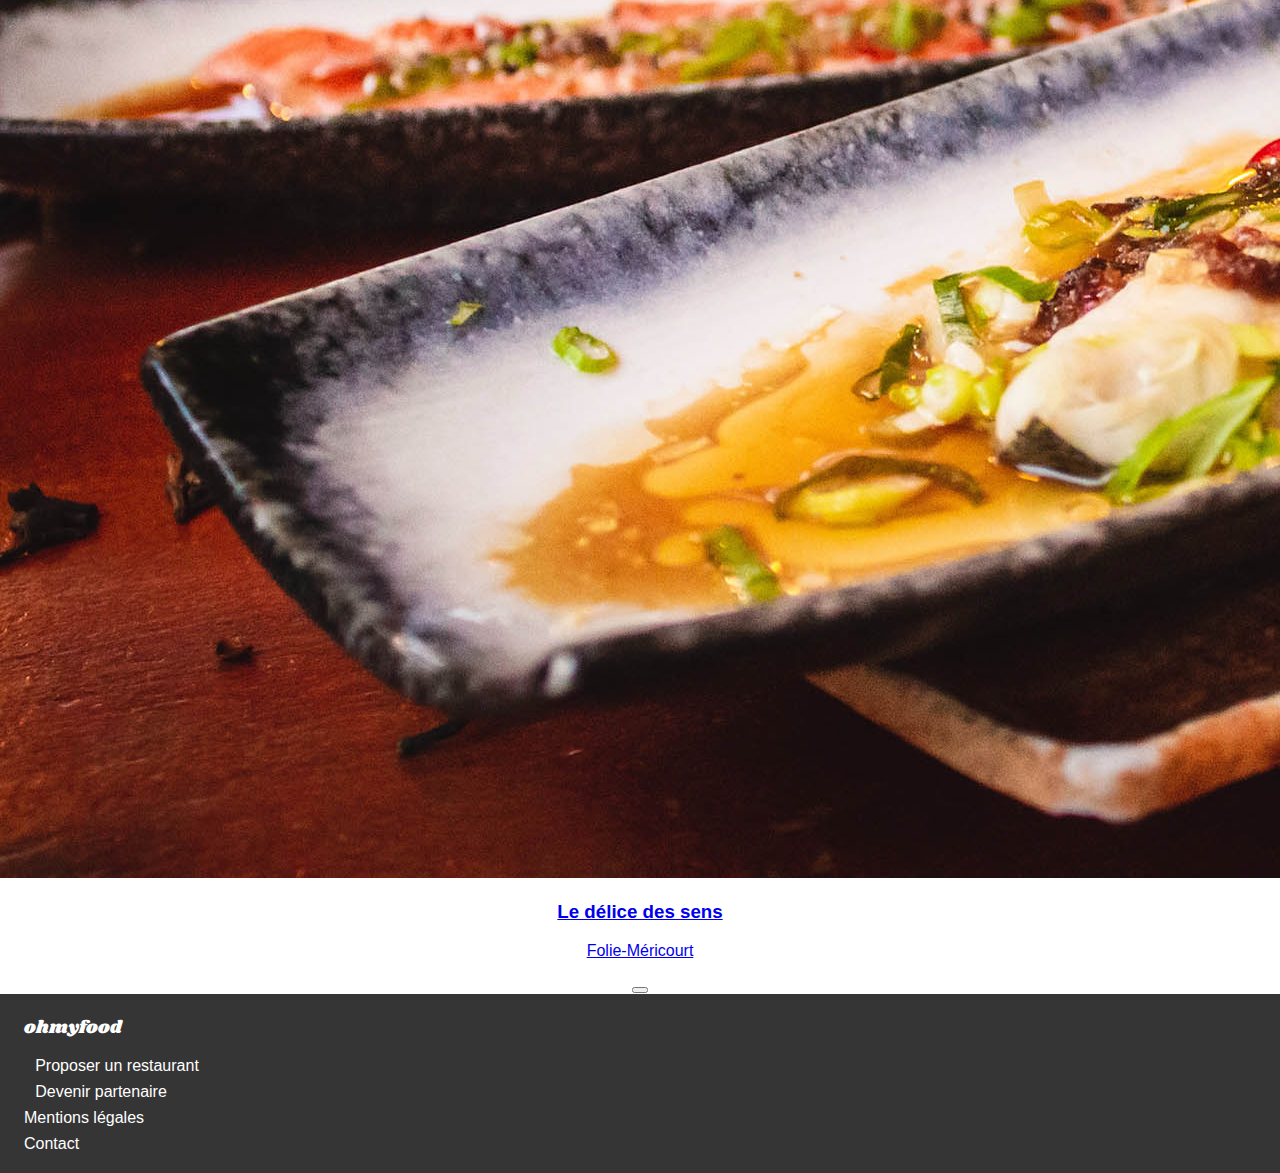
==== commit a9e4b6a5: "Légère restructuration du code HTML + ajout de Google Fonts" ====
--- a/index.html
+++ b/index.html
@@ -7,33 +7,36 @@
     <link rel="stylesheet" href="https://cdnjs.cloudflare.com/ajax/libs/font-awesome/6.2.1/css/all.min.css"
         integrity="sha512-MV7K8+y+gLIBoVD59lQIYicR65iaqukzvf/nwasF0nqhPay5w/9lJmVM2hMDcnK1OnMGCdVK+iQrJ7lzPJQd1w=="
         crossorigin="anonymous" referrerpolicy="no-referrer" />
+    <link rel="preconnect" href="https://fonts.googleapis.com">
+    <link rel="preconnect" href="https://fonts.gstatic.com" crossorigin>
+    <link href="https://fonts.googleapis.com/css2?family=Manrope&family=Montserrat&family=Raleway:wght@100&family=Shrikhand&display=swap" rel="stylesheet">
     <link rel="stylesheet" href="./assets/css/style.css">
 </head>
 <header>
-    <img src="./assets/images/logo/ohmyfood@2x.svg" alt="logo ohmyfood">
-    <div>
-        <button type="button" class="btn btn-location"><i class="fa-solid fa-location-dot"></i></button>
-        <input type="search" class="search-location" id="search" value="Paris, Belleville">
-    </div>
+    <img src="./assets/images/logo/ohmyfood.png" alt="logo ohmyfood">
 </header>
 <body>
+    <div class="location">
+        <button type="button" class="location__btn"><i class="fa-solid fa-location-dot"></i></button>
+        <input type="search" class="location__search" id="search" value="Paris, Belleville">
+    </div>
     <section class="explorer">
             <h2 class="section__title">Réservez le menu qui vous convient</h2>
             <p>Découvrez des restaurants d'exception, sélectionnés par nos soins.</p>
-            <button type="button" class="btn btn-explorer">Explorer nos restaurants</button>
+            <button type="button" class="cta">Explorer nos restaurants</button>
     </section>
     <section class="fonctionnement">
             <h2 class="section__title">Fonctionnement</h2>
             <div class="fonctionnement__etape">
-                <div class="fonctionnement__number">1</div>
+                <div class="fonctionnement__etape--number">1</div>
                 <div class="fonctionnement__etape--content"><i class="fa-solid fa-mobile-screen-button"></i> Choisissez un restaurant</div>
             </div>
             <div class="fonctionnement__etape">
-                <div class="fonctionnement__number">2</div>
+                <div class="fonctionnement__etape--number">2</div>
                 <div class="fonctionnement__etape--content"><i class="fa-solid fa-list-ul"></i> Composez votre menu</div>
             </div>
             <div class="fonctionnement__etape">
-                <div class="fonctionnement__number">3</div>
+                <div class="fonctionnement__etape--number">3</div>
                 <div class="fonctionnement__etape--content"><i class="fa-solid fa-store"></i> Dégustez au restaurant</div>
             </div>
     </section>
@@ -98,10 +101,10 @@
     </section>
 </body>
 <footer>
-    <img src="assets/images/logo/ohmyfood@2x.svg">
+    <p>ohmyfood</p>  <!-- Logo blanc ohmyfood -->
     <ul>
-        <a href="#"><li><i class="fa-solid fa-utensils"></i> Proposer un restaurant</li></a>
-        <a href="#"><li><i class="fa-solid fa-handshake-angle"></i> Devenir partenaire</li></a>
+        <a href="#"><li><i class="fa-solid fa-utensils"></i>Proposer un restaurant</li></a>
+        <a href="#"><li><i class="fa-solid fa-handshake-angle"></i>Devenir partenaire</li></a>
         <a href="#"><li>Mentions légales</li></a>
         <a href="#"><li>Contact</li></a>
     </ul>
--- a/assets/css/style.css
+++ b/assets/css/style.css
@@ -0,0 +1,89 @@
+* {
+  font-family: "Roboto", sans-serif;
+}
+
+h1 {
+  font-family: "Shrikhand", sans-serif;
+}
+
+.cta {
+  background: linear-gradient(193deg, #9356DC -11.44%, #FF79DA 123.93%);
+  border: 0;
+  border-radius: 1.5rem;
+  box-shadow: 0px 4px 10px 0px rgba(0, 0, 0, 0.25);
+  padding: 1rem 1.1rem;
+  color: white;
+  text-align: center;
+}
+
+body {
+  display: flex;
+  flex-direction: column;
+  box-sizing: border-box;
+  justify-content: center;
+  text-align: center;
+  margin: 0;
+}
+
+header {
+  display: flex;
+  justify-content: center;
+  align-items: center;
+  padding: 0.8rem 5rem;
+}
+header img {
+  width: 12rem;
+  height: 2rem;
+}
+
+.location {
+  display: flex;
+  width: 23rem;
+  height: 3rem;
+  justify-content: center;
+  align-items: center;
+  gap: 1rem;
+}
+.location__search {
+  font-size: 1rem;
+  font-weight: 500;
+  color: #353535;
+}
+
+footer {
+  display: flex;
+  flex-direction: column;
+  align-items: flex-start;
+  padding: 1.3rem 1.5rem;
+  gap: 1rem;
+  background-color: #353535;
+}
+footer p {
+  display: block;
+  font-family: "Shrikhand", sans-serif;
+  font-size: 1.125rem;
+  color: white;
+  padding: 0;
+  margin: 0;
+}
+footer ul {
+  display: flex;
+  flex-direction: column;
+  align-items: flex-start;
+  gap: 0.5rem;
+  list-style: none;
+  padding: 0;
+  margin: 0;
+}
+footer ul a {
+  color: white;
+  text-decoration: none;
+}
+footer ul li i {
+  width: 0.7rem;
+  height: 0.8rem;
+  font-size: 13px;
+  margin-right: 0.7rem;
+}
+
+/*# sourceMappingURL=style.css.map */
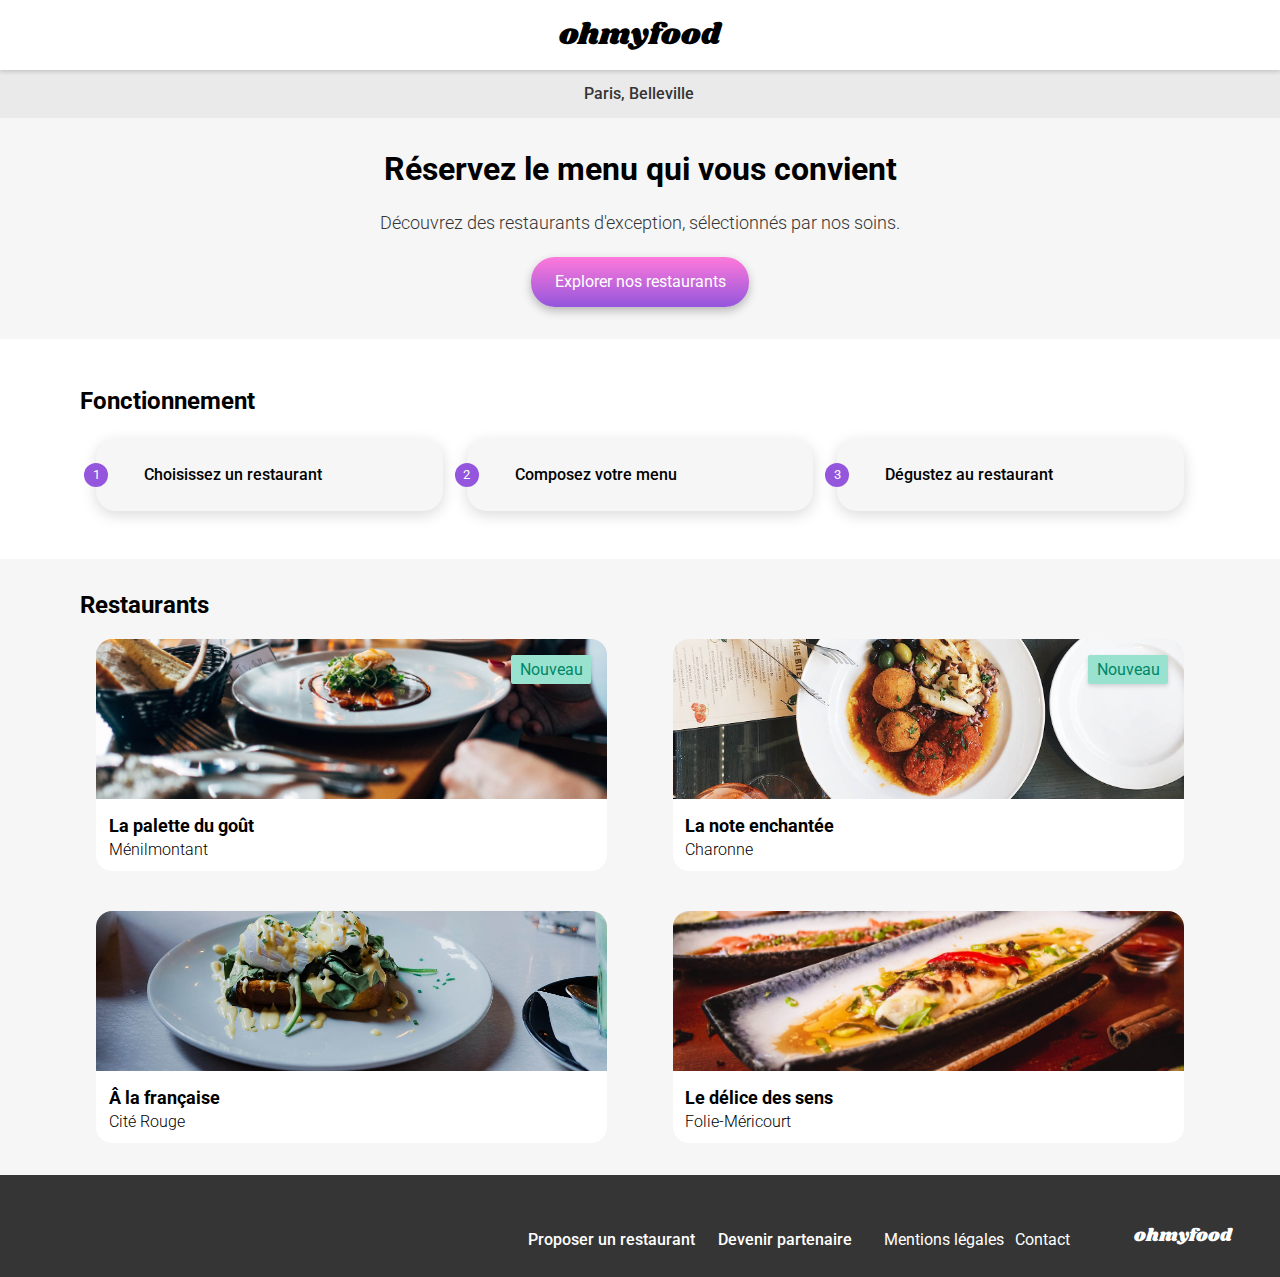
==== commit 288be509: "Finalisation de la page d'accueil" ====
--- a/index.html
+++ b/index.html
@@ -9,104 +9,126 @@
         crossorigin="anonymous" referrerpolicy="no-referrer" />
     <link rel="preconnect" href="https://fonts.googleapis.com">
     <link rel="preconnect" href="https://fonts.gstatic.com" crossorigin>
-    <link href="https://fonts.googleapis.com/css2?family=Manrope&family=Montserrat&family=Raleway:wght@100&family=Shrikhand&display=swap" rel="stylesheet">
+    <link href="https://fonts.googleapis.com/css2?family=Roboto:wght@300;400;500;700&family=Shrikhand&display=swap" rel="stylesheet">
     <link rel="stylesheet" href="./assets/css/style.css">
 </head>
 <header>
-    <img src="./assets/images/logo/ohmyfood.png" alt="logo ohmyfood">
+    <h1>ohmyfood</h1>
 </header>
 <body>
     <div class="location">
         <button type="button" class="location__btn"><i class="fa-solid fa-location-dot"></i></button>
         <input type="search" class="location__search" id="search" value="Paris, Belleville">
     </div>
-    <section class="explorer">
-            <h2 class="section__title">Réservez le menu qui vous convient</h2>
+    <section class="explorer__section">
+            <h2 class="explorer__section--title">Réservez le menu qui vous convient</h2>
             <p>Découvrez des restaurants d'exception, sélectionnés par nos soins.</p>
-            <button type="button" class="cta">Explorer nos restaurants</button>
+            <a href="#restaurants"><button type="button" class="cta">Explorer nos restaurants</button></a>
     </section>
-    <section class="fonctionnement">
-            <h2 class="section__title">Fonctionnement</h2>
-            <div class="fonctionnement__etape">
-                <div class="fonctionnement__etape--number">1</div>
-                <div class="fonctionnement__etape--content"><i class="fa-solid fa-mobile-screen-button"></i> Choisissez un restaurant</div>
-            </div>
-            <div class="fonctionnement__etape">
-                <div class="fonctionnement__etape--number">2</div>
-                <div class="fonctionnement__etape--content"><i class="fa-solid fa-list-ul"></i> Composez votre menu</div>
-            </div>
-            <div class="fonctionnement__etape">
-                <div class="fonctionnement__etape--number">3</div>
-                <div class="fonctionnement__etape--content"><i class="fa-solid fa-store"></i> Dégustez au restaurant</div>
+    <section class="fonctionnement__section">
+            <h2 class="fonctionnement__section--title">Fonctionnement</h2>
+            <div class="fonctionnement">
+                <div class="fonctionnement__etape">
+                    <div class="fonctionnement__etape--number">1</div>
+                    <i class="fa-solid fa-mobile-screen-button fonctionnement__etape--icon"></i>
+                    <p class="fonctionnement__etape--txt">Choisissez un restaurant</p>
+                </div>
+                <div class="fonctionnement__etape">
+                    <div class="fonctionnement__etape--number">2</div>
+                    <i class="fa-solid fa-list-ul fonctionnement__etape--icon"></i>
+                    <p class="fonctionnement__etape--txt">Composez votre menu</p>
+                </div>
+                <div class="fonctionnement__etape">
+                    <div class="fonctionnement__etape--number">3</div>
+                    <i class="fa-solid fa-store fonctionnement__etape--icon"></i>
+                    <p class="fonctionnement__etape--txt">Dégustez au restaurant</p>
+                </div>
             </div>
     </section>
-    <section class="restaurants">
-        <h2 class="section__title">Restaurants</h2>
-        <div class="restaurants__cards">
+    <section class="restaurants__section" id="restaurants">
+        <h2 class="restaurants__section--title">Restaurants</h2>
+        <div class="restaurants__container">
         <a href="./restaurants/la-palette-du-gout.html">
             <article class="card">
-                <div class="card__img">
-                <img src="./assets/images/restaurants/jay-wennington-N_Y88TWmGwA-unsplash.jpg" alt="photo du restaurant">
-                <div class="card__new">Nouveau</div>
+                <div class="card__imgcontainer">
+                    <img src="./assets/images/restaurants/jay-wennington-N_Y88TWmGwA-unsplash.jpg" alt="photo du restaurant">
                 </div>
+                <p class="nouveau">Nouveau</p>
                 <div class="card__content">
-                    <div class="card__content--text">
+                    <div class="card__content--txt">
                         <h3 class="card__content--title">La palette du goût</h3>
                         <p class="card__content--location">Ménilmontant</p>
                     </div>
-                    <button class="heart"><i class="fa-regular fa-heart"></i></button>
+                    <div class="heart">
+                        <i class="fa-regular fa-heart fa-2x heart--empty"></i>
+                        <i class="fa-solid fa-heart fa-2x heart--full"></i>
+                    </div>
             </article>
         </a>
         <a href="./restaurants/la-note-enchantee.html">
             <article class="card">
-                <div class="card__img">
-                <img src="./assets/images/restaurants/stil-u2Lp8tXIcjw-unsplash.jpg" alt="photo du restaurant">
-                <div class="card__new">Nouveau</div>
+                <div class="card__imgcontainer">
+                    <img src="./assets/images/restaurants/stil-u2Lp8tXIcjw-unsplash.jpg" alt="photo du restaurant">
                 </div>
+                <p class="nouveau">Nouveau</p>
                 <div class="card__content">
-                    <div class="card__content--text">
+                    <div class="card__content--txt">
                         <h3 class="card__content--title">La note enchantée</h3>
                         <p class="card__content--location">Charonne</p>
                     </div>
-                    <button class="heart"><i class="fa-regular fa-heart"></i></button>
+                    <div class="heart">
+                        <i class="fa-regular fa-heart fa-2x heart--empty"></i>
+                        <i class="fa-solid fa-heart fa-2x heart--full"></i>
+                    </div>
             </article>
         </a>
         <a href="./restaurants/a-la-francaise.html">
             <article class="card">
-                <div class="card__img">
-                <img src="./assets/images/restaurants/toa-heftiba-DQKerTsQwi0-unsplash.jpg" alt="photo du restaurant">
+                <div class="card__imgcontainer">
+                    <img src="./assets/images/restaurants/toa-heftiba-DQKerTsQwi0-unsplash.jpg" alt="photo du restaurant">
                 </div>
                 <div class="card__content">
-                    <div class="card__content--text">
+                    <div class="card__content--txt">
                         <h3 class="card__content--title">Â la française</h3>
                         <p class="card__content--location">Cité Rouge</p>
                     </div>
-                    <button class="heart"><i class="fa-regular fa-heart"></i></button>
+                    <div class="heart">
+                        <i class="fa-regular fa-heart fa-2x heart--empty"></i>
+                        <i class="fa-solid fa-heart fa-2x heart--full"></i>
+                    </div>
             </article>
         </a>
         <a href="./restaurants/le-delice-des-sens.html">
             <article class="card">
-                <div class="card__img">
-                <img src="./assets/images/restaurants/louis-hansel-shotsoflouis-qNBGVyOCY8Q-unsplash.jpg" alt="photo du restaurant">
+                <div class="card__imgcontainer">
+                    <img src="./assets/images/restaurants/louis-hansel-shotsoflouis-qNBGVyOCY8Q-unsplash.jpg" alt="photo du restaurant">
                 </div>
                 <div class="card__content">
-                    <div class="card__content--text">
+                    <div class="card__content--txt">
                         <h3 class="card__content--title">Le délice des sens</h3>
                         <p class="card__content--location">Folie-Méricourt</p>
                     </div>
-                    <button class="heart"><i class="fa-regular fa-heart"></i></button>
+                    <div class="heart">
+                        <i class="fa-regular fa-heart fa-2x heart--empty"></i>
+                        <i class="fa-solid fa-heart fa-2x heart--full"></i>
+                    </div>
             </article>
         </a>
         </div>
     </section>
 </body>
-<footer>
-    <p>ohmyfood</p>  <!-- Logo blanc ohmyfood -->
-    <ul>
-        <a href="#"><li><i class="fa-solid fa-utensils"></i>Proposer un restaurant</li></a>
-        <a href="#"><li><i class="fa-solid fa-handshake-angle"></i>Devenir partenaire</li></a>
-        <a href="#"><li>Mentions légales</li></a>
-        <a href="#"><li>Contact</li></a>
-    </ul>
+<footer class="footer">
+    <div class="footer__title">
+        <h1>ohmyfood</h1>  <!-- Logo blanc ohmyfood -->
+    </div>
+    <div class="footer__container">
+        <div class="footer__container--liens footer__container--liens__strong">
+        <a href="#"><i class="fa-solid fa-utensils"></i>Proposer un restaurant</a>
+        <a href="#"><i class="fa-solid fa-handshake-angle"></i>Devenir partenaire</a>
+        </div>
+        <div class="footer__container--liens">
+        <a href="#">Mentions légales</a>
+        <a href="mailto:example@example.com">Contact</a>
+        </div>
 </footer>
 </html>
--- a/assets/css/style.css
+++ b/assets/css/style.css
@@ -1,72 +1,275 @@
 * {
   font-family: "Roboto", sans-serif;
-}
-
-h1 {
-  font-family: "Shrikhand", sans-serif;
+  box-sizing: border-box;
+}
+* a {
+  text-decoration: none;
+}
+* h1 {
+  font-family: "Shrikhand";
+}
+
+body {
+  display: flex;
+  flex-direction: column;
+  justify-content: center;
+  text-align: center;
+  margin: 0;
+  width: 100%;
 }
 
 .cta {
-  background: linear-gradient(193deg, #9356DC -11.44%, #FF79DA 123.93%);
+  background: linear-gradient(#FF79DA, #9356DC);
   border: 0;
   border-radius: 1.5rem;
-  box-shadow: 0px 4px 10px 0px rgba(0, 0, 0, 0.25);
-  padding: 1rem 1.1rem;
+  box-shadow: 0px 4px 10px rgba(0, 0, 0, 0.25);
+  height: 3.125rem;
+  width: 13.625rem;
   color: white;
   text-align: center;
-}
-
-body {
-  display: flex;
-  flex-direction: column;
-  box-sizing: border-box;
-  justify-content: center;
-  text-align: center;
+  font-size: 1rem;
+  transition: background 300ms ease-in-out;
+}
+.cta:hover {
+  background: linear-gradient(#ff93e1, #a16be0);
+  box-shadow: 0px 4px 15px rgba(0, 0, 0, 0.35);
+}
+
+.heart {
+  position: relative;
+  display: flex;
+  justify-content: center;
+  align-items: center;
+  font-size: 0.7rem;
+  margin-right: 1.5rem;
+}
+.heart--empty {
+  position: absolute;
+  color: black;
+}
+.heart--full {
+  position: absolute;
+  opacity: 0;
+  background: linear-gradient(#FF79DA, #9356DC);
+  background-clip: text;
+  -webkit-background-clip: text;
+  color: transparent;
+  transition: all 400ms;
+}
+.heart:hover .heart--empty {
+  opacity: 0;
+}
+.heart:hover .heart--full {
+  opacity: 1;
+}
+
+header {
+  display: flex;
+  justify-content: center;
+  align-items: center;
+  padding: 0.8rem 5rem;
+  box-shadow: 0px 2px 4px rgba(0, 0, 0, 0.15);
+  z-index: 1;
+}
+header h1 {
+  font-family: "Shrikhand";
+  font-size: 1.875rem;
+  font-weight: 400;
+  display: block;
   margin: 0;
 }
 
-header {
-  display: flex;
-  justify-content: center;
-  align-items: center;
-  padding: 0.8rem 5rem;
-}
-header img {
-  width: 12rem;
-  height: 2rem;
-}
-
 .location {
   display: flex;
-  width: 23rem;
+  background-color: #EAEAEA;
+  width: 100%;
   height: 3rem;
   justify-content: center;
   align-items: center;
   gap: 1rem;
+}
+.location__btn {
+  border: 0;
+  background-color: #EAEAEA;
+}
+.location__btn i {
+  font-size: 1rem;
 }
 .location__search {
   font-size: 1rem;
   font-weight: 500;
   color: #353535;
-}
-
-footer {
+  background-color: #EAEAEA;
+  width: 9rem;
+  border: 0;
+}
+
+.explorer__section {
+  background-color: #F6F6F6;
+}
+.explorer__section--title {
+  margin: 2.5rem 3rem 0 3rem;
+}
+.explorer__section p {
+  font-size: 1.125rem;
+  font-weight: 300;
+  color: #353535;
+  margin: 0.5rem 1.5rem 1.5rem 1.5rem;
+}
+.explorer__section .cta {
+  margin: 0 5rem 3.5rem 5rem;
+}
+
+.fonctionnement__section--title {
+  text-align: left;
+  margin: 3rem 0 1.25rem 1.25rem;
+}
+.fonctionnement__section .fonctionnement {
+  display: flex;
+  flex-direction: column;
+  gap: 1.5rem;
+  margin-bottom: 4.25rem;
+}
+.fonctionnement__section .fonctionnement__etape {
+  display: flex;
+  justify-content: flex-start;
+  align-items: center;
+  border-radius: 1.25rem;
+  height: 4.5rem;
+  background-color: #F6F6F6;
+  box-shadow: 0px 4px 15px 0px rgba(0, 0, 0, 0.15);
+  margin: 0 1.2rem 0 2rem;
+}
+.fonctionnement__section .fonctionnement__etape--number {
+  width: 1.5rem;
+  height: 1.5rem;
+  display: flex;
+  justify-content: center;
+  align-items: center;
+  border-radius: 50%;
+  background-color: #9356DC;
+  color: white;
+  font-size: 0.8rem;
+  position: absolute;
+  left: 1.25rem;
+}
+.fonctionnement__section .fonctionnement__etape--icon {
+  font-size: 1.2rem;
+  color: #7e7e7e;
+  margin-left: 2rem;
+}
+.fonctionnement__section .fonctionnement__etape:nth-child(3) i {
+  color: #9356DC;
+}
+.fonctionnement__section .fonctionnement__etape--txt {
+  font-weight: 500;
+  margin-left: 1.6rem;
+}
+
+.restaurants__section {
+  display: flex;
+  flex-direction: column;
+  padding: 1rem 0rem 4rem 0rem;
+  gap: 1rem;
+  align-items: center;
+  background-color: #F6F6F6;
+}
+.restaurants__section--title {
+  margin: 2rem 0 0.25rem 1.25rem;
+  align-self: flex-start;
+}
+.restaurants__section .restaurants__container {
+  display: flex;
+  flex-direction: column;
+  gap: 2rem 0;
+  width: 95%;
+}
+.restaurants__section .restaurants__container a {
+  width: 100%;
+}
+.restaurants__section .restaurants__container a .card {
+  display: flex;
+  flex-direction: column;
+  border-radius: 1rem;
+  background-color: white;
+}
+.restaurants__section .restaurants__container a .card__imgcontainer {
+  display: flex;
+  justify-content: center;
+  align-items: center;
+  height: 10rem;
+  width: 100%;
+  overflow: hidden;
+}
+.restaurants__section .restaurants__container a .card__imgcontainer img {
+  object-fit: cover;
+  object-position: 50% 80%;
+  height: 100%;
+  width: 100%;
+  border-top-right-radius: 1rem;
+  border-top-left-radius: 1rem;
+}
+.restaurants__section .restaurants__container a .card .nouveau {
+  display: flex;
+  justify-content: center;
+  align-items: center;
+  color: #008766;
+  width: 5rem;
+  height: 1.8125rem;
+  border-radius: 0.125rem;
+  background-color: #99E2D0;
+  box-shadow: 0px 2px 4px 0px rgba(0, 0, 0, 0.15);
+  position: absolute;
+  right: 1.5rem;
+}
+.restaurants__section .restaurants__container a .card__content {
+  display: flex;
+  justify-content: space-between;
+  text-align: left;
+  color: black;
+  padding: 1rem 1rem 0.7rem 0.8rem;
+}
+.restaurants__section .restaurants__container a .card__content--txt {
+  display: flex;
+  flex-direction: column;
+  gap: 0.3rem;
+}
+.restaurants__section .restaurants__container a .card__content--title {
+  font-size: 1.125rem;
+  font-weight: 700;
+  margin: 0;
+}
+.restaurants__section .restaurants__container a .card__content--location {
+  font-weight: 300;
+  margin: 0;
+}
+.restaurants__section .restaurants__container a:nth-of-type(2) img {
+  object-position: 50% 60%;
+}
+
+.footer {
   display: flex;
   flex-direction: column;
   align-items: flex-start;
   padding: 1.3rem 1.5rem;
-  gap: 1rem;
+  gap: 0.5rem;
+  width: 100%;
   background-color: #353535;
 }
-footer p {
-  display: block;
-  font-family: "Shrikhand", sans-serif;
+.footer__title h1 {
+  font-family: "Shrikhand";
   font-size: 1.125rem;
+  font-weight: 400;
   color: white;
   padding: 0;
-  margin: 0;
-}
-footer ul {
+  margin: 0 0 0.5rem 0;
+}
+.footer__container {
+  display: flex;
+  flex-direction: column;
+  gap: 0.5rem;
+}
+.footer__container--liens {
   display: flex;
   flex-direction: column;
   align-items: flex-start;
@@ -74,16 +277,160 @@
   list-style: none;
   padding: 0;
   margin: 0;
-}
-footer ul a {
+  font-size: 1rem;
+  font-weight: 400;
+}
+.footer__container--liens__strong {
+  font-weight: 500;
+}
+.footer__container--liens a {
   color: white;
-  text-decoration: none;
-}
-footer ul li i {
+}
+.footer__container--liens a i {
   width: 0.7rem;
   height: 0.8rem;
   font-size: 13px;
   margin-right: 0.7rem;
 }
 
+/****** Media queries ***********/
+/* Medium devices */
+@media (min-width: 768px) {
+  .explorer__section--title {
+    font-size: 2rem;
+    margin: 2rem 0 1.5rem 0;
+  }
+  .explorer__section .cta {
+    margin: 0 5rem 2rem 5rem;
+  }
+  .fonctionnement__section {
+    display: flex;
+    flex-direction: column;
+    align-items: center;
+  }
+  .fonctionnement__section--title {
+    margin: 3rem 0 1.25rem 3rem;
+    align-self: flex-start;
+  }
+  .fonctionnement__section .fonctionnement {
+    flex-direction: row;
+    justify-content: center;
+    align-items: center;
+    width: 90%;
+    margin-bottom: 3rem;
+  }
+  .fonctionnement__section .fonctionnement__etape {
+    position: relative;
+    margin: 0;
+    font-size: 0.9rem;
+    width: 35%;
+  }
+  .fonctionnement__section .fonctionnement__etape--number {
+    position: absolute;
+    top: 50%;
+    left: -0.75rem;
+    transform: translateY(-50%);
+  }
+  .fonctionnement__section .fonctionnement__etape--txt {
+    margin-left: 0.7rem;
+    margin-right: 0.6rem;
+  }
+  .restaurants__section--title {
+    margin: 2rem 0 0.25rem 3rem;
+  }
+  .restaurants__section .restaurants__container {
+    flex-direction: row;
+    justify-content: space-between;
+    flex-wrap: wrap;
+    width: 90%;
+  }
+  .restaurants__section .restaurants__container a {
+    width: 48%;
+  }
+  .restaurants__section .restaurants__container a .card {
+    position: relative;
+  }
+  .restaurants__section .restaurants__container a .card .nouveau {
+    right: 1rem;
+  }
+  .footer {
+    flex-direction: row-reverse;
+    align-items: flex-end;
+    padding: 3rem 3rem 1.8rem 0;
+    gap: 4rem;
+  }
+  .footer__title h1 {
+    margin: 0;
+  }
+  .footer__container {
+    flex-direction: row;
+    gap: 2rem;
+  }
+  .footer__container--liens {
+    flex-direction: row;
+    gap: 0.7rem;
+    font-size: 0.8rem;
+  }
+}
+/* Laptop */
+@media (min-width: 1024px) {
+  .fonctionnement__section--title {
+    margin: 3rem 0 1.5rem 5rem;
+  }
+  .fonctionnement__section .fonctionnement {
+    width: 85%;
+  }
+  .fonctionnement__section .fonctionnement__etape {
+    font-size: 1rem;
+    padding: 0 1.8rem 0 0;
+  }
+  .fonctionnement__section .fonctionnement__etape--txt {
+    margin-left: 1rem;
+  }
+  .restaurants__section {
+    padding: 1rem 0rem 2rem 0rem;
+  }
+  .restaurants__section--title {
+    margin: 1rem 0 0.25rem 5rem;
+  }
+  .restaurants__section .restaurants__container {
+    flex-direction: row;
+    justify-content: space-between;
+    flex-wrap: wrap;
+    width: 85%;
+    gap: 2.5rem 0;
+  }
+  .restaurants__section .restaurants__container a {
+    width: 47%;
+  }
+  .restaurants__section .restaurants__container a .card {
+    position: relative;
+  }
+  .restaurants__section .restaurants__container a .card .nouveau {
+    right: 1rem;
+  }
+  .footer__container--liens {
+    font-size: 1rem;
+  }
+}
+/* Laptop */
+@media (min-width: 1440px) {
+  .fonctionnement__section--title {
+    margin: 3rem 0 1.5rem 12rem;
+  }
+  .fonctionnement__section .fonctionnement {
+    width: 75%;
+    gap: 2rem;
+  }
+  .restaurants__section--title {
+    margin: 1rem 0 0.25rem 12rem;
+  }
+  .restaurants__section .restaurants__container {
+    width: 75%;
+  }
+  .restaurants__section .restaurants__container a {
+    width: 46%;
+  }
+}
+
 /*# sourceMappingURL=style.css.map */
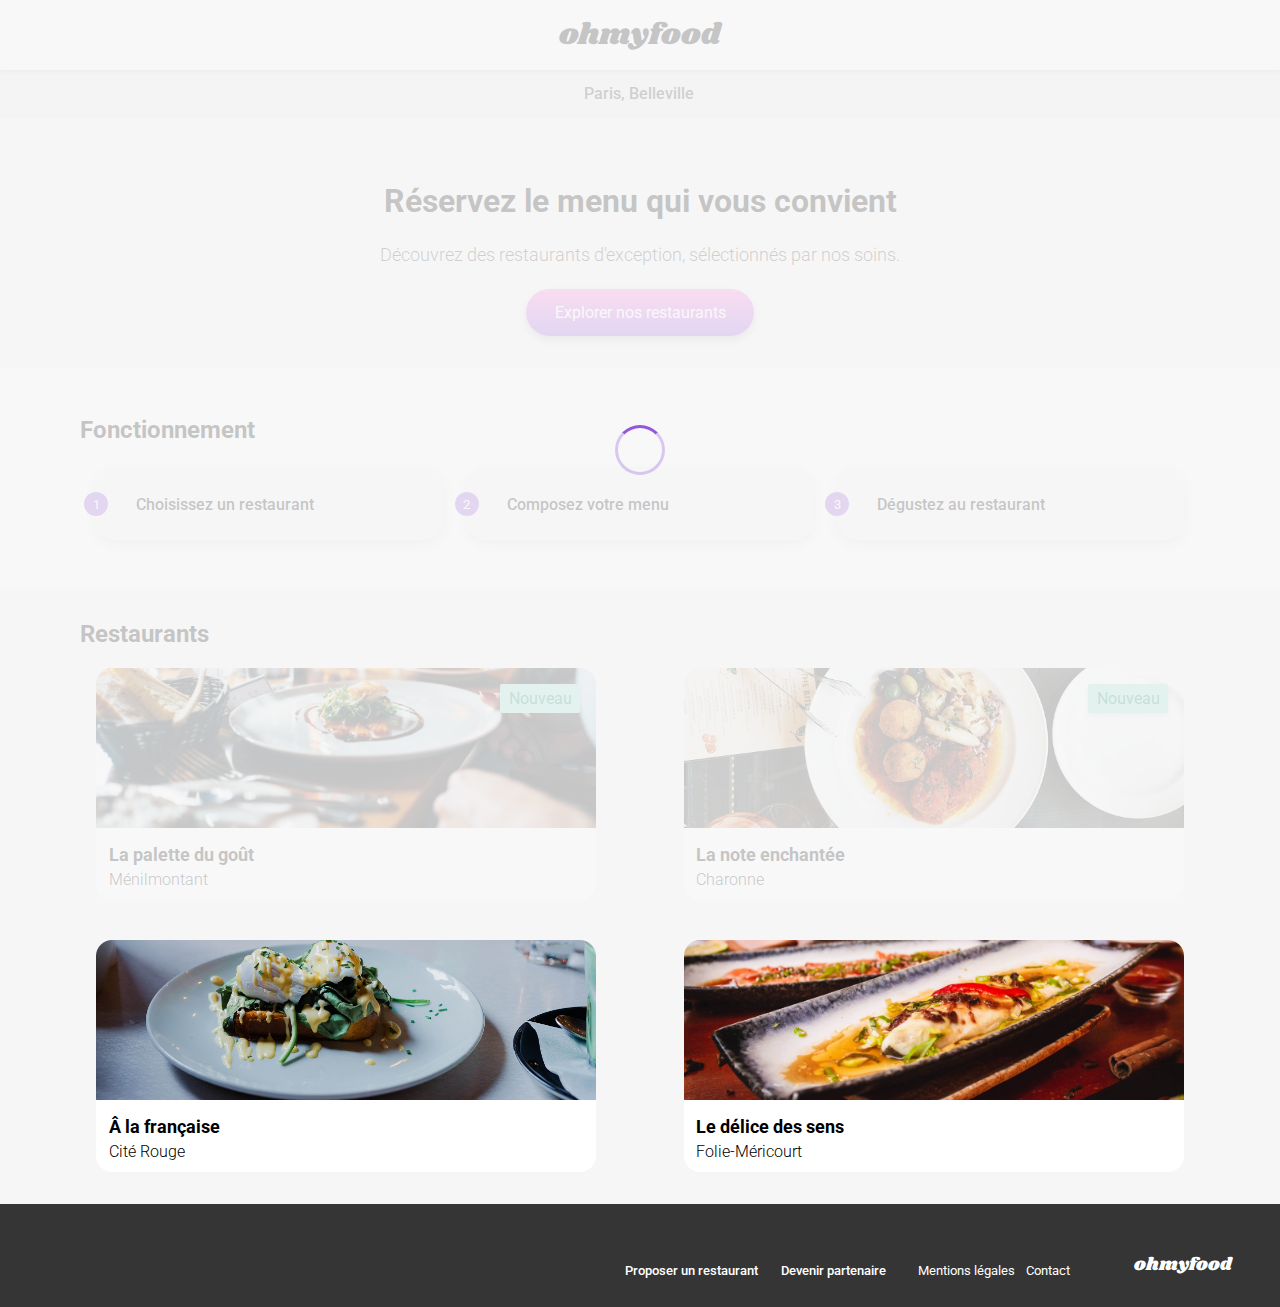
==== commit d6900961: "Ajout des animations, corrections globales et finalisation du projet" ====
--- a/index.html
+++ b/index.html
@@ -12,123 +12,133 @@
     <link href="https://fonts.googleapis.com/css2?family=Roboto:wght@300;400;500;700&family=Shrikhand&display=swap" rel="stylesheet">
     <link rel="stylesheet" href="./assets/css/style.css">
 </head>
-<header>
-    <h1>ohmyfood</h1>
-</header>
 <body>
-    <div class="location">
-        <button type="button" class="location__btn"><i class="fa-solid fa-location-dot"></i></button>
-        <input type="search" class="location__search" id="search" value="Paris, Belleville">
-    </div>
-    <section class="explorer__section">
-            <h2 class="explorer__section--title">Réservez le menu qui vous convient</h2>
-            <p>Découvrez des restaurants d'exception, sélectionnés par nos soins.</p>
-            <a href="#restaurants"><button type="button" class="cta">Explorer nos restaurants</button></a>
-    </section>
-    <section class="fonctionnement__section">
-            <h2 class="fonctionnement__section--title">Fonctionnement</h2>
-            <div class="fonctionnement">
-                <div class="fonctionnement__etape">
-                    <div class="fonctionnement__etape--number">1</div>
-                    <i class="fa-solid fa-mobile-screen-button fonctionnement__etape--icon"></i>
-                    <p class="fonctionnement__etape--txt">Choisissez un restaurant</p>
+    <div class="main-container">
+        <header>
+            <h1>ohmyfood</h1>
+        </header>
+        <div class="loader">
+            <div class="loader__animation"></div>
+        </div>
+        <div class="location">
+            <button type="button" class="location__btn"><i class="fa-solid fa-location-dot"></i></button>
+            <input type="search" class="location__search" id="search" value="Paris, Belleville">
+        </div>
+        <section class="explorer__section">
+                <h2 class="explorer__section--title">Réservez le menu qui vous convient</h2>
+                <p>Découvrez des restaurants d'exception, sélectionnés par nos soins.</p>
+                <a href="#restaurants" class="cta">Explorer nos restaurants</a>
+        </section>
+        <section class="fonctionnement__section">
+                <h2 class="fonctionnement__section--title">Fonctionnement</h2>
+                <div class="fonctionnement">
+                    <div class="fonctionnement__etape">
+                        <div class="fonctionnement__etape--number">1</div>
+                        <i class="fa-solid fa-mobile-screen-button fonctionnement__etape--icon"></i>
+                        <p class="fonctionnement__etape--txt">Choisissez un restaurant</p>
+                    </div>
+                    <div class="fonctionnement__etape">
+                        <div class="fonctionnement__etape--number">2</div>
+                        <i class="fa-solid fa-list-ul fonctionnement__etape--icon"></i>
+                        <p class="fonctionnement__etape--txt">Composez votre menu</p>
+                    </div>
+                    <div class="fonctionnement__etape">
+                        <div class="fonctionnement__etape--number">3</div>
+                        <i class="fa-solid fa-store fonctionnement__etape--icon"></i>
+                        <p class="fonctionnement__etape--txt">Dégustez au restaurant</p>
+                    </div>
                 </div>
-                <div class="fonctionnement__etape">
-                    <div class="fonctionnement__etape--number">2</div>
-                    <i class="fa-solid fa-list-ul fonctionnement__etape--icon"></i>
-                    <p class="fonctionnement__etape--txt">Composez votre menu</p>
+        </section>
+        <section class="restaurants__section" id="restaurants">
+            <h2 class="restaurants__section--title">Restaurants</h2>
+            <div class="restaurants__container">
+            <a href="./restaurants/la-palette-du-gout.html">
+                <article class="card">
+                    <div class="card__imgcontainer">
+                        <img src="./assets/images/restaurants/jay-wennington-N_Y88TWmGwA-unsplash.jpg" alt="La palette du goût">
+                    </div>
+                    <p class="nouveau">Nouveau</p>
+                    <div class="card__content">
+                        <div class="card__content--txt">
+                            <h3 class="card__content--title">La palette du goût</h3>
+                            <p class="card__content--location">Ménilmontant</p>
+                        </div>
+                        <div class="heart">
+                            <i class="fa-regular fa-heart fa-2x heart--empty"></i>
+                            <i class="fa-solid fa-heart fa-2x heart--full"></i>
+                        </div>
+                    </div>
+                </article>
+            </a>
+            <a href="./restaurants/la-note-enchantee.html">
+                <article class="card">
+                    <div class="card__imgcontainer">
+                        <img src="./assets/images/restaurants/stil-u2Lp8tXIcjw-unsplash.jpg" alt="La note enchantée">
+                    </div>
+                    <p class="nouveau">Nouveau</p>
+                    <div class="card__content">
+                        <div class="card__content--txt">
+                            <h3 class="card__content--title">La note enchantée</h3>
+                            <p class="card__content--location">Charonne</p>
+                        </div>
+                        <div class="heart">
+                            <i class="fa-regular fa-heart fa-2x heart--empty"></i>
+                            <i class="fa-solid fa-heart fa-2x heart--full"></i>
+                        </div>
+                    </div>
+                </article>
+            </a>
+            <a href="./restaurants/a-la-francaise.html">
+                <article class="card">
+                    <div class="card__imgcontainer">
+                        <img src="./assets/images/restaurants/toa-heftiba-DQKerTsQwi0-unsplash.jpg" alt="Â la française">
+                    </div>
+                    <div class="card__content">
+                        <div class="card__content--txt">
+                            <h3 class="card__content--title">Â la française</h3>
+                            <p class="card__content--location">Cité Rouge</p>
+                        </div>
+                        <div class="heart">
+                            <i class="fa-regular fa-heart fa-2x heart--empty"></i>
+                            <i class="fa-solid fa-heart fa-2x heart--full"></i>
+                        </div>
+                    </div>
+                </article>
+            </a>
+            <a href="./restaurants/le-delice-des-sens.html">
+                <article class="card">
+                    <div class="card__imgcontainer">
+                        <img src="./assets/images/restaurants/louis-hansel-shotsoflouis-qNBGVyOCY8Q-unsplash.jpg" alt="Le délice des sens">
+                    </div>
+                    <div class="card__content">
+                        <div class="card__content--txt">
+                            <h3 class="card__content--title">Le délice des sens</h3>
+                            <p class="card__content--location">Folie-Méricourt</p>
+                        </div>
+                        <div class="heart">
+                            <i class="fa-regular fa-heart fa-2x heart--empty"></i>
+                            <i class="fa-solid fa-heart fa-2x heart--full"></i>
+                        </div>
+                    </div>
+                </article>
+            </a>
+            </div>
+        </section>
+        <footer class="footer">
+            <div class="footer__title">
+                <h1>ohmyfood</h1>  <!-- Logo blanc ohmyfood -->
+            </div>
+            <div class="footer__container">
+                <div class="footer__container--liens footer__container--liens__strong">
+                <a href="#"><i class="fa-solid fa-utensils"></i>Proposer un restaurant</a>
+                <a href="#"><i class="fa-solid fa-handshake-angle"></i>Devenir partenaire</a>
                 </div>
-                <div class="fonctionnement__etape">
-                    <div class="fonctionnement__etape--number">3</div>
-                    <i class="fa-solid fa-store fonctionnement__etape--icon"></i>
-                    <p class="fonctionnement__etape--txt">Dégustez au restaurant</p>
+                <div class="footer__container--liens">
+                <a href="#">Mentions légales</a>
+                <a href="mailto:example@example.com">Contact</a>
                 </div>
             </div>
-    </section>
-    <section class="restaurants__section" id="restaurants">
-        <h2 class="restaurants__section--title">Restaurants</h2>
-        <div class="restaurants__container">
-        <a href="./restaurants/la-palette-du-gout.html">
-            <article class="card">
-                <div class="card__imgcontainer">
-                    <img src="./assets/images/restaurants/jay-wennington-N_Y88TWmGwA-unsplash.jpg" alt="photo du restaurant">
-                </div>
-                <p class="nouveau">Nouveau</p>
-                <div class="card__content">
-                    <div class="card__content--txt">
-                        <h3 class="card__content--title">La palette du goût</h3>
-                        <p class="card__content--location">Ménilmontant</p>
-                    </div>
-                    <div class="heart">
-                        <i class="fa-regular fa-heart fa-2x heart--empty"></i>
-                        <i class="fa-solid fa-heart fa-2x heart--full"></i>
-                    </div>
-            </article>
-        </a>
-        <a href="./restaurants/la-note-enchantee.html">
-            <article class="card">
-                <div class="card__imgcontainer">
-                    <img src="./assets/images/restaurants/stil-u2Lp8tXIcjw-unsplash.jpg" alt="photo du restaurant">
-                </div>
-                <p class="nouveau">Nouveau</p>
-                <div class="card__content">
-                    <div class="card__content--txt">
-                        <h3 class="card__content--title">La note enchantée</h3>
-                        <p class="card__content--location">Charonne</p>
-                    </div>
-                    <div class="heart">
-                        <i class="fa-regular fa-heart fa-2x heart--empty"></i>
-                        <i class="fa-solid fa-heart fa-2x heart--full"></i>
-                    </div>
-            </article>
-        </a>
-        <a href="./restaurants/a-la-francaise.html">
-            <article class="card">
-                <div class="card__imgcontainer">
-                    <img src="./assets/images/restaurants/toa-heftiba-DQKerTsQwi0-unsplash.jpg" alt="photo du restaurant">
-                </div>
-                <div class="card__content">
-                    <div class="card__content--txt">
-                        <h3 class="card__content--title">Â la française</h3>
-                        <p class="card__content--location">Cité Rouge</p>
-                    </div>
-                    <div class="heart">
-                        <i class="fa-regular fa-heart fa-2x heart--empty"></i>
-                        <i class="fa-solid fa-heart fa-2x heart--full"></i>
-                    </div>
-            </article>
-        </a>
-        <a href="./restaurants/le-delice-des-sens.html">
-            <article class="card">
-                <div class="card__imgcontainer">
-                    <img src="./assets/images/restaurants/louis-hansel-shotsoflouis-qNBGVyOCY8Q-unsplash.jpg" alt="photo du restaurant">
-                </div>
-                <div class="card__content">
-                    <div class="card__content--txt">
-                        <h3 class="card__content--title">Le délice des sens</h3>
-                        <p class="card__content--location">Folie-Méricourt</p>
-                    </div>
-                    <div class="heart">
-                        <i class="fa-regular fa-heart fa-2x heart--empty"></i>
-                        <i class="fa-solid fa-heart fa-2x heart--full"></i>
-                    </div>
-            </article>
-        </a>
-        </div>
-    </section>
+        </footer>
+    </div>
 </body>
-<footer class="footer">
-    <div class="footer__title">
-        <h1>ohmyfood</h1>  <!-- Logo blanc ohmyfood -->
-    </div>
-    <div class="footer__container">
-        <div class="footer__container--liens footer__container--liens__strong">
-        <a href="#"><i class="fa-solid fa-utensils"></i>Proposer un restaurant</a>
-        <a href="#"><i class="fa-solid fa-handshake-angle"></i>Devenir partenaire</a>
-        </div>
-        <div class="footer__container--liens">
-        <a href="#">Mentions légales</a>
-        <a href="mailto:example@example.com">Contact</a>
-        </div>
-</footer>
 </html>
--- a/assets/css/style.css
+++ b/assets/css/style.css
@@ -1,3 +1,28 @@
+@keyframes spin {
+  to {
+    transform: rotate(360deg);
+  }
+}
+@keyframes fadeOut {
+  0% {
+    opacity: 1;
+    pointer-events: all;
+  }
+  100% {
+    opacity: 0;
+    pointer-events: none;
+  }
+}
+@keyframes fadeInFromLeft {
+  0% {
+    opacity: 0;
+    transform: translateX(-100vw);
+  }
+  100% {
+    opacity: 1;
+    transform: translateX(0);
+  }
+}
 * {
   font-family: "Roboto", sans-serif;
   box-sizing: border-box;
@@ -10,27 +35,44 @@
 }
 
 body {
-  display: flex;
-  flex-direction: column;
-  justify-content: center;
-  text-align: center;
   margin: 0;
   width: 100%;
 }
 
+header,
+.location,
+.explorer__section,
+.fonctionnement__section,
+.restaurants__section,
+footer {
+  width: 100%;
+  max-width: 1440px;
+}
+
+.main-container {
+  display: flex;
+  flex-direction: column;
+  justify-content: center;
+  align-items: center;
+}
+
 .cta {
+  display: inline-flex;
+  justify-content: center;
+  align-items: center;
   background: linear-gradient(#FF79DA, #9356DC);
   border: 0;
   border-radius: 1.5rem;
   box-shadow: 0px 4px 10px rgba(0, 0, 0, 0.25);
-  height: 3.125rem;
-  width: 13.625rem;
+  padding: 0.9rem 1.8rem;
+  min-width: 11rem;
   color: white;
   text-align: center;
   font-size: 1rem;
-  transition: background 300ms ease-in-out;
+  transition: transform 200ms ease-out, box-shadow 200ms ease-out;
 }
 .cta:hover {
+  transform: scale(1.02);
   background: linear-gradient(#ff93e1, #a16be0);
   box-shadow: 0px 4px 15px rgba(0, 0, 0, 0.35);
 }
@@ -63,11 +105,37 @@
   opacity: 1;
 }
 
+.loader {
+  display: flex;
+  flex-direction: column;
+  justify-content: center;
+  align-items: center;
+  gap: 2rem;
+  background-color: rgba(246, 246, 246, 0.8);
+  width: 100%;
+  height: 100vh;
+  position: fixed;
+  left: 0;
+  top: 0;
+  z-index: 9999;
+  animation: fadeOut 0.5s ease-in forwards 2s;
+}
+.loader__animation {
+  display: inline-block;
+  width: 50px;
+  height: 50px;
+  border: 3px solid rgba(147, 86, 220, 0.3);
+  border-radius: 50%;
+  border-top-color: #9356DC;
+  animation: spin 1s ease-in-out infinite, fadeOut 0.5s ease-in forwards 2s;
+}
+
 header {
   display: flex;
-  justify-content: center;
-  align-items: center;
+  align-items: center;
+  justify-content: space-between;
   padding: 0.8rem 5rem;
+  gap: 2.5rem;
   box-shadow: 0px 2px 4px rgba(0, 0, 0, 0.15);
   z-index: 1;
 }
@@ -76,7 +144,13 @@
   font-size: 1.875rem;
   font-weight: 400;
   display: block;
-  margin: 0;
+  margin: 0 auto;
+}
+header i {
+  font-size: 1.5rem;
+}
+header a:visited {
+  color: black;
 }
 
 .location {
@@ -105,10 +179,18 @@
 }
 
 .explorer__section {
+  text-align: center;
   background-color: #F6F6F6;
 }
 .explorer__section--title {
-  margin: 2.5rem 3rem 0 3rem;
+  margin: 0 0.5rem;
+  padding-top: 2rem;
+}
+@media (min-width: 768px) {
+  .explorer__section--title {
+    font-size: 2rem;
+    margin: 2rem 0 1.5rem 0;
+  }
 }
 .explorer__section p {
   font-size: 1.125rem;
@@ -117,18 +199,66 @@
   margin: 0.5rem 1.5rem 1.5rem 1.5rem;
 }
 .explorer__section .cta {
-  margin: 0 5rem 3.5rem 5rem;
-}
-
+  margin: 0 0 3.5rem 0;
+}
+@media (min-width: 768px) {
+  .explorer__section .cta {
+    margin: 0 5rem 2rem 5rem;
+  }
+}
+
+@media (min-width: 768px) {
+  .fonctionnement__section {
+    display: flex;
+    flex-direction: column;
+    align-items: center;
+  }
+}
 .fonctionnement__section--title {
   text-align: left;
   margin: 3rem 0 1.25rem 1.25rem;
 }
+@media (min-width: 768px) {
+  .fonctionnement__section--title {
+    margin: 3rem 0 1.25rem 3rem;
+    align-self: flex-start;
+  }
+}
+@media (min-width: 1024px) {
+  .fonctionnement__section--title {
+    margin: 3rem 0 1.5rem 5rem;
+  }
+}
+@media (min-width: 1440px) {
+  .fonctionnement__section--title {
+    margin: 3rem 0 1.5rem 12rem;
+  }
+}
 .fonctionnement__section .fonctionnement {
   display: flex;
   flex-direction: column;
   gap: 1.5rem;
   margin-bottom: 4.25rem;
+}
+@media (min-width: 768px) {
+  .fonctionnement__section .fonctionnement {
+    flex-direction: row;
+    justify-content: center;
+    align-items: center;
+    width: 90%;
+    margin-bottom: 3rem;
+  }
+}
+@media (min-width: 1024px) {
+  .fonctionnement__section .fonctionnement {
+    width: 85%;
+  }
+}
+@media (min-width: 1440px) {
+  .fonctionnement__section .fonctionnement {
+    width: 75%;
+    gap: 2rem;
+  }
 }
 .fonctionnement__section .fonctionnement__etape {
   display: flex;
@@ -139,6 +269,20 @@
   background-color: #F6F6F6;
   box-shadow: 0px 4px 15px 0px rgba(0, 0, 0, 0.15);
   margin: 0 1.2rem 0 2rem;
+}
+@media (min-width: 768px) {
+  .fonctionnement__section .fonctionnement__etape {
+    position: relative;
+    margin: 0;
+    font-size: 0.9rem;
+    width: 35%;
+  }
+}
+@media (min-width: 1024px) {
+  .fonctionnement__section .fonctionnement__etape {
+    font-size: 1rem;
+    padding: 0 1.8rem 0 0;
+  }
 }
 .fonctionnement__section .fonctionnement__etape--number {
   width: 1.5rem;
@@ -153,11 +297,24 @@
   position: absolute;
   left: 1.25rem;
 }
+@media (min-width: 768px) {
+  .fonctionnement__section .fonctionnement__etape--number {
+    position: absolute;
+    top: 50%;
+    left: -0.75rem;
+    transform: translateY(-50%);
+  }
+}
 .fonctionnement__section .fonctionnement__etape--icon {
   font-size: 1.2rem;
   color: #7e7e7e;
   margin-left: 2rem;
 }
+@media (min-width: 768px) {
+  .fonctionnement__section .fonctionnement__etape--icon {
+    margin-left: 1.5rem;
+  }
+}
 .fonctionnement__section .fonctionnement__etape:nth-child(3) i {
   color: #9356DC;
 }
@@ -165,6 +322,17 @@
   font-weight: 500;
   margin-left: 1.6rem;
 }
+@media (min-width: 768px) {
+  .fonctionnement__section .fonctionnement__etape--txt {
+    margin-left: 0.6rem;
+    margin-right: 0.3rem;
+  }
+}
+@media (min-width: 1024px) {
+  .fonctionnement__section .fonctionnement__etape--txt {
+    margin-left: 1rem;
+  }
+}
 
 .restaurants__section {
   display: flex;
@@ -173,25 +341,74 @@
   gap: 1rem;
   align-items: center;
   background-color: #F6F6F6;
+}
+@media (min-width: 768px) {
+  .restaurants__section {
+    padding: 1rem 0rem 2rem 0rem;
+  }
 }
 .restaurants__section--title {
   margin: 2rem 0 0.25rem 1.25rem;
   align-self: flex-start;
 }
+@media (min-width: 768px) {
+  .restaurants__section--title {
+    margin: 2rem 0 0.25rem 3rem;
+  }
+}
+@media (min-width: 1024px) {
+  .restaurants__section--title {
+    margin: 1rem 0 0.25rem 5rem;
+  }
+}
+@media (min-width: 1440px) {
+  .restaurants__section--title {
+    margin: 1rem 0 0.25rem 12rem;
+  }
+}
 .restaurants__section .restaurants__container {
   display: flex;
   flex-direction: column;
+  flex-wrap: wrap;
   gap: 2rem 0;
   width: 95%;
 }
+@media (min-width: 768px) {
+  .restaurants__section .restaurants__container {
+    flex-direction: row;
+    justify-content: space-between;
+    width: 90%;
+  }
+}
+@media (min-width: 1024px) {
+  .restaurants__section .restaurants__container {
+    width: 85%;
+    gap: 2.5rem 0;
+  }
+}
+@media (min-width: 1440px) {
+  .restaurants__section .restaurants__container {
+    width: 75%;
+  }
+}
 .restaurants__section .restaurants__container a {
   width: 100%;
+}
+@media (min-width: 768px) {
+  .restaurants__section .restaurants__container a {
+    width: 46%;
+  }
 }
 .restaurants__section .restaurants__container a .card {
   display: flex;
   flex-direction: column;
   border-radius: 1rem;
   background-color: white;
+}
+@media (min-width: 768px) {
+  .restaurants__section .restaurants__container a .card {
+    position: relative;
+  }
 }
 .restaurants__section .restaurants__container a .card__imgcontainer {
   display: flex;
@@ -222,6 +439,11 @@
   position: absolute;
   right: 1.5rem;
 }
+@media (min-width: 768px) {
+  .restaurants__section .restaurants__container a .card .nouveau {
+    right: 1rem;
+  }
+}
 .restaurants__section .restaurants__container a .card__content {
   display: flex;
   justify-content: space-between;
@@ -255,6 +477,14 @@
   gap: 0.5rem;
   width: 100%;
   background-color: #353535;
+}
+@media (min-width: 768px) {
+  .footer {
+    flex-direction: row-reverse;
+    align-items: flex-end;
+    padding: 3rem 3rem 1.8rem 0;
+    gap: 4rem;
+  }
 }
 .footer__title h1 {
   font-family: "Shrikhand";
@@ -264,10 +494,21 @@
   padding: 0;
   margin: 0 0 0.5rem 0;
 }
+@media (min-width: 768px) {
+  .footer__title h1 {
+    margin: 0;
+  }
+}
 .footer__container {
   display: flex;
   flex-direction: column;
   gap: 0.5rem;
+}
+@media (min-width: 768px) {
+  .footer__container {
+    flex-direction: row;
+    gap: 2rem;
+  }
 }
 .footer__container--liens {
   display: flex;
@@ -280,6 +521,13 @@
   font-size: 1rem;
   font-weight: 400;
 }
+@media (min-width: 768px) {
+  .footer__container--liens {
+    flex-direction: row;
+    gap: 0.7rem;
+    font-size: 0.8rem;
+  }
+}
 .footer__container--liens__strong {
   font-weight: 500;
 }
@@ -293,144 +541,4 @@
   margin-right: 0.7rem;
 }
 
-/****** Media queries ***********/
-/* Medium devices */
-@media (min-width: 768px) {
-  .explorer__section--title {
-    font-size: 2rem;
-    margin: 2rem 0 1.5rem 0;
-  }
-  .explorer__section .cta {
-    margin: 0 5rem 2rem 5rem;
-  }
-  .fonctionnement__section {
-    display: flex;
-    flex-direction: column;
-    align-items: center;
-  }
-  .fonctionnement__section--title {
-    margin: 3rem 0 1.25rem 3rem;
-    align-self: flex-start;
-  }
-  .fonctionnement__section .fonctionnement {
-    flex-direction: row;
-    justify-content: center;
-    align-items: center;
-    width: 90%;
-    margin-bottom: 3rem;
-  }
-  .fonctionnement__section .fonctionnement__etape {
-    position: relative;
-    margin: 0;
-    font-size: 0.9rem;
-    width: 35%;
-  }
-  .fonctionnement__section .fonctionnement__etape--number {
-    position: absolute;
-    top: 50%;
-    left: -0.75rem;
-    transform: translateY(-50%);
-  }
-  .fonctionnement__section .fonctionnement__etape--txt {
-    margin-left: 0.7rem;
-    margin-right: 0.6rem;
-  }
-  .restaurants__section--title {
-    margin: 2rem 0 0.25rem 3rem;
-  }
-  .restaurants__section .restaurants__container {
-    flex-direction: row;
-    justify-content: space-between;
-    flex-wrap: wrap;
-    width: 90%;
-  }
-  .restaurants__section .restaurants__container a {
-    width: 48%;
-  }
-  .restaurants__section .restaurants__container a .card {
-    position: relative;
-  }
-  .restaurants__section .restaurants__container a .card .nouveau {
-    right: 1rem;
-  }
-  .footer {
-    flex-direction: row-reverse;
-    align-items: flex-end;
-    padding: 3rem 3rem 1.8rem 0;
-    gap: 4rem;
-  }
-  .footer__title h1 {
-    margin: 0;
-  }
-  .footer__container {
-    flex-direction: row;
-    gap: 2rem;
-  }
-  .footer__container--liens {
-    flex-direction: row;
-    gap: 0.7rem;
-    font-size: 0.8rem;
-  }
-}
-/* Laptop */
-@media (min-width: 1024px) {
-  .fonctionnement__section--title {
-    margin: 3rem 0 1.5rem 5rem;
-  }
-  .fonctionnement__section .fonctionnement {
-    width: 85%;
-  }
-  .fonctionnement__section .fonctionnement__etape {
-    font-size: 1rem;
-    padding: 0 1.8rem 0 0;
-  }
-  .fonctionnement__section .fonctionnement__etape--txt {
-    margin-left: 1rem;
-  }
-  .restaurants__section {
-    padding: 1rem 0rem 2rem 0rem;
-  }
-  .restaurants__section--title {
-    margin: 1rem 0 0.25rem 5rem;
-  }
-  .restaurants__section .restaurants__container {
-    flex-direction: row;
-    justify-content: space-between;
-    flex-wrap: wrap;
-    width: 85%;
-    gap: 2.5rem 0;
-  }
-  .restaurants__section .restaurants__container a {
-    width: 47%;
-  }
-  .restaurants__section .restaurants__container a .card {
-    position: relative;
-  }
-  .restaurants__section .restaurants__container a .card .nouveau {
-    right: 1rem;
-  }
-  .footer__container--liens {
-    font-size: 1rem;
-  }
-}
-/* Laptop */
-@media (min-width: 1440px) {
-  .fonctionnement__section--title {
-    margin: 3rem 0 1.5rem 12rem;
-  }
-  .fonctionnement__section .fonctionnement {
-    width: 75%;
-    gap: 2rem;
-  }
-  .restaurants__section--title {
-    margin: 1rem 0 0.25rem 12rem;
-  }
-  .restaurants__section .restaurants__container {
-    width: 75%;
-  }
-  .restaurants__section .restaurants__container a {
-    width: 46%;
-  }
-}
-
 /*# sourceMappingURL=style.css.map */
